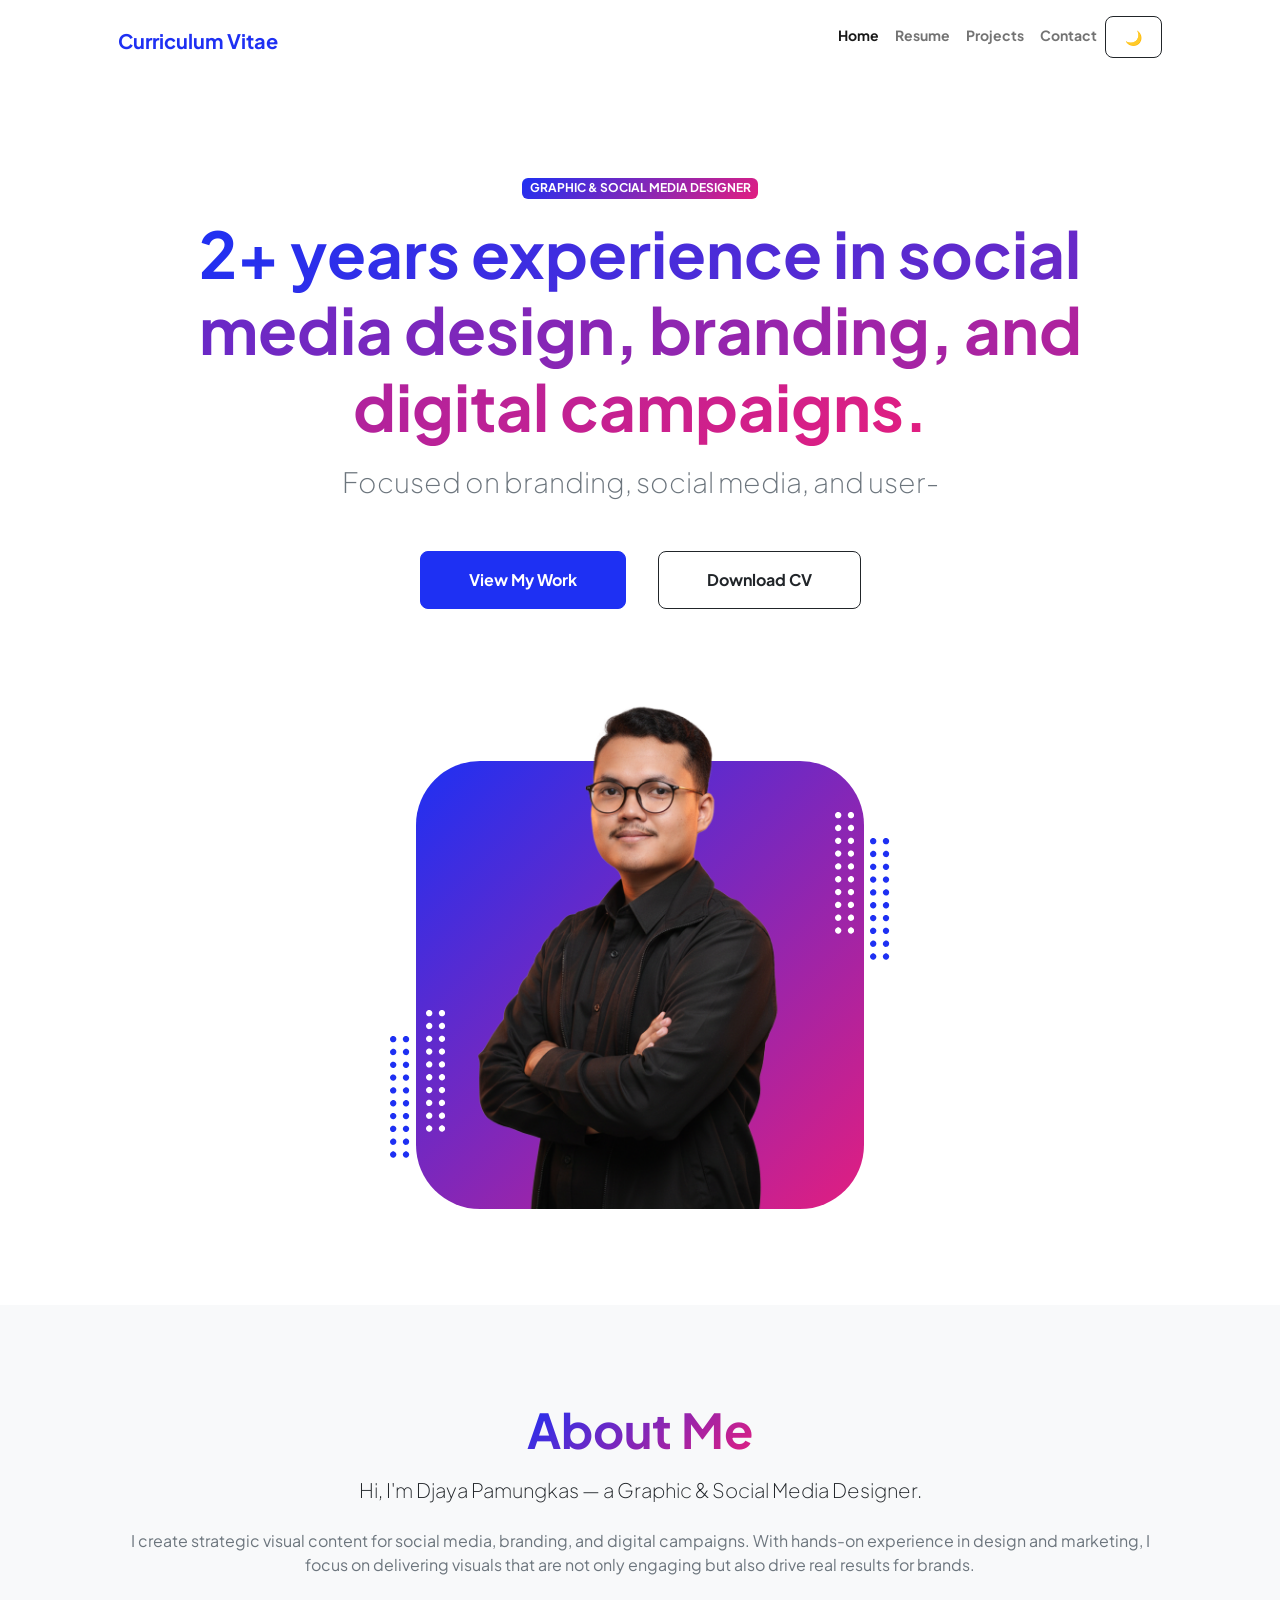
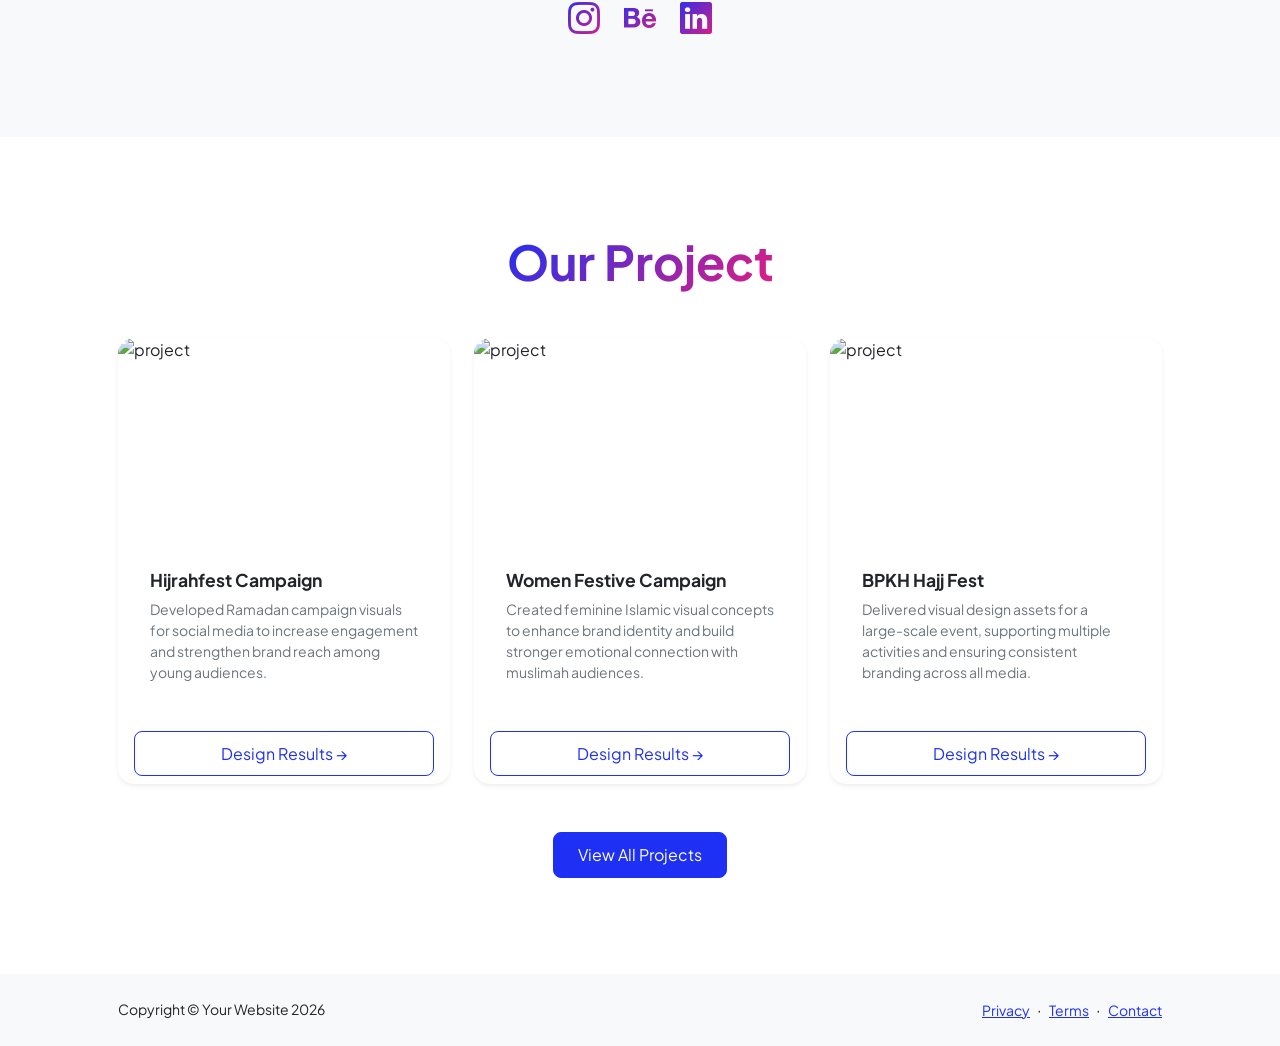
==== index.html @ ed9ad38d "Update index.html" ====
<!DOCTYPE html>
<html lang="en">
    <head>
        <meta charset="utf-8" />
        <meta name="viewport" content="width=device-width, initial-scale=1, shrink-to-fit=no" />
        <meta name="description" content="" />
        <meta name="author" content="" />
        <title>Personal - Curriculum Vitae</title>
        <!-- Favicon-->
        <link rel="icon" type="image/x-icon" href="assets/favicon.ico" />
        <!-- Custom Google font-->
        <link rel="preconnect" href="https://fonts.googleapis.com" />
        <link rel="preconnect" href="https://fonts.gstatic.com" crossorigin />
        <link href="https://fonts.googleapis.com/css2?family=Plus+Jakarta+Sans:wght@100;200;300;400;500;600;700;800;900&amp;display=swap" rel="stylesheet" />
        <!-- Bootstrap icons-->
        <link href="https://cdn.jsdelivr.net/npm/bootstrap-icons@1.8.1/font/bootstrap-icons.css" rel="stylesheet" />
        <!-- Core theme CSS (includes Bootstrap)-->
        <link href="css/styles.css" rel="stylesheet" />
    </head>

<body class="d-flex flex-column h-100">
    <div class="my-0 fade-in">
        <main class="flex-shrink-0">
            <!-- Navigation-->
            <nav class="navbar navbar-expand-lg navbar-light bg-white py-3">
                <div class="container px-5">
                    <a class="navbar-brand" href="index.html"><span class="fw-bolder text-primary">Curriculum Vitae</span></a>
                    <button class="navbar-toggler" type="button" data-bs-toggle="collapse" data-bs-target="#navbarSupportedContent" aria-controls="navbarSupportedContent" aria-expanded="false" aria-label="Toggle navigation"><span class="navbar-toggler-icon"></span></button>
                    <div class="collapse navbar-collapse" id="navbarSupportedContent">
                        <ul class="navbar-nav ms-auto mb-2 mb-lg-0 small fw-bolder">
                            <li class="nav-item"><a class="nav-link active" href="#">Home</a></li>
                            <li class="nav-item"><a class="nav-link" href="resume.html">Resume</a></li>
                            <li class="nav-item"><a class="nav-link" href="projects.html">Projects</a></li>
                            <li class="nav-item"><a class="nav-link" href="contact.html">Contact</a></li>
                            <li class="nav-item">
                            <button id="darkModeToggle" class="btn btn-sm btn-outline-dark">
                            🌙
                            </button>
                            </li>
                        </ul>
                    </div>
                </div>
            </nav>
            <!-- Page Content-->
            <header class="py-5">
                <div class="container px-5 pb-5">
                    <div class="row gx-5 align-items-center">
                        <div class="col-xxl-5">
                            <!-- Header text content-->
                            <div class="text-center text-xxl-start">
                                <div class="badge bg-gradient-primary-to-secondary text-white mb-3 mt-5"><div class="text-uppercase">Graphic & Social Media Designer</div></div>
                                <h1 class="display-3 fw-bolder mb-3"><span class="text-gradient d-inline">2+ years experience in social media design, branding, and digital campaigns.</span></h1>
                                <div class="fs-3 fw-light text-muted mb-5" id="typing"></div>
                                <div class="d-grid gap-3 d-sm-flex justify-content-sm-center justify-content-xxl-start mb-3">
                                <a class="btn btn-primary btn-lg px-5 py-3 me-sm-3 fs-6 fw-bolder" href="projects.html">View My Work</a>
                                <a class="btn btn-outline-dark btn-lg px-5 py-3 fs-6 fw-bolder" href="https://drive.google.com/file/d/17QWFIoysfqo-5M8NeLIShqOjLXWpjY0C/view">Download CV</a>
                                </div>
                            </div>
                        </div>
                        <div class="col-xxl-7">
                            <!-- Header profile picture-->
                            <div class="d-flex justify-content-center mt-5 mt-xxl-0">
                                <div class="profile bg-gradient-primary-to-secondary">
                                    <!-- TIP: For best results, use a photo with a transparent background like the demo example below-->
                                    <!-- Watch a tutorial on how to do this on YouTube (link)-->
                                    <img class="profile-img" src="assets/profile1.png" alt="...">
                                    <div class="dots-1">
                                        <!-- SVG Dots-->
                                        <svg version="1.1" xmlns="http://www.w3.org/2000/svg" xmlns:xlink="http://www.w3.org/1999/xlink" x="0px" y="0px" viewBox="0 0 191.6 1215.4" style="enable-background: new 0 0 191.6 1215.4" xml:space="preserve">
                                            <g transform="translate(0.000000,1280.000000) scale(0.100000,-0.100000)">
                                                <path d="M227.7,12788.6c-105-35-200-141-222-248c-43-206,163-412,369-369c155,32,275,190,260,339c-11,105-90,213-190,262        C383.7,12801.6,289.7,12808.6,227.7,12788.6z"></path>
                                                <path d="M1507.7,12788.6c-151-50-253-216-222-362c25-119,136-230,254-255c194-41,395,142,375,339c-11,105-90,213-190,262        C1663.7,12801.6,1569.7,12808.6,1507.7,12788.6z"></path>
                                                <path d="M227.7,11508.6c-105-35-200-141-222-248c-43-206,163-412,369-369c155,32,275,190,260,339c-11,105-90,213-190,262        C383.7,11521.6,289.7,11528.6,227.7,11508.6z"></path>
                                                <path d="M1507.7,11508.6c-151-50-253-216-222-362c25-119,136-230,254-255c194-41,395,142,375,339c-11,105-90,213-190,262        C1663.7,11521.6,1569.7,11528.6,1507.7,11508.6z"></path>
                                                <path d="M227.7,10228.6c-105-35-200-141-222-248c-43-206,163-412,369-369c155,32,275,190,260,339c-11,105-90,213-190,262        C383.7,10241.6,289.7,10248.6,227.7,10228.6z"></path>
                                                <path d="M1507.7,10228.6c-105-35-200-141-222-248c-43-206,163-412,369-369c155,32,275,190,260,339c-11,105-90,213-190,262        C1663.7,10241.6,1569.7,10248.6,1507.7,10228.6z"></path>
                                                <path d="M227.7,8948.6c-105-35-200-141-222-248c-43-206,163-412,369-369c155,32,275,190,260,339c-11,105-90,213-190,262        C383.7,8961.6,289.7,8968.6,227.7,8948.6z"></path>
                                                <path d="M1507.7,8948.6c-105-35-200-141-222-248c-43-206,163-412,369-369c155,32,275,190,260,339c-11,105-90,213-190,262        C1663.7,8961.6,1569.7,8968.6,1507.7,8948.6z"></path>
                                                <path d="M227.7,7668.6c-105-35-200-141-222-248c-43-206,163-412,369-369c155,32,275,190,260,339c-11,105-90,213-190,262        C383.7,7681.6,289.7,7688.6,227.7,7668.6z"></path>
                                                <path d="M1507.7,7668.6c-105-35-200-141-222-248c-43-206,163-412,369-369c155,32,275,190,260,339c-11,105-90,213-190,262        C1663.7,7681.6,1569.7,7688.6,1507.7,7668.6z"></path>
                                                <path d="M227.7,6388.6c-105-35-200-141-222-248c-43-206,163-412,369-369c155,32,275,190,260,339c-11,105-90,213-190,262        C383.7,6401.6,289.7,6408.6,227.7,6388.6z"></path>
                                                <path d="M1507.7,6388.6c-105-35-200-141-222-248c-43-206,163-412,369-369c155,32,275,190,260,339c-11,105-90,213-190,262        C1663.7,6401.6,1569.7,6408.6,1507.7,6388.6z"></path>
                                                <path d="M227.7,5108.6c-105-35-200-141-222-248c-43-206,163-412,369-369c155,32,275,190,260,339c-11,105-90,213-190,262        C383.7,5121.6,289.7,5128.6,227.7,5108.6z"></path>
                                                <path d="M1507.7,5108.6c-105-35-200-141-222-248c-43-206,163-412,369-369c155,32,275,190,260,339c-11,105-90,213-190,262        C1663.7,5121.6,1569.7,5128.6,1507.7,5108.6z"></path>
                                                <path d="M227.7,3828.6c-105-35-200-141-222-248c-43-206,163-412,369-369c155,32,275,190,260,339c-11,105-90,213-190,262        C383.7,3841.6,289.7,3848.6,227.7,3828.6z"></path>
                                                <path d="M1507.7,3828.6c-105-35-200-141-222-248c-43-206,163-412,369-369c155,32,275,190,260,339c-11,105-90,213-190,262        C1663.7,3841.6,1569.7,3848.6,1507.7,3828.6z"></path>
                                                <path d="M227.7,2548.6c-105-35-200-141-222-248c-43-206,163-412,369-369c155,32,275,190,260,339c-11,105-90,213-190,262        C383.7,2561.6,289.7,2568.6,227.7,2548.6z"></path>
                                                <path d="M1507.7,2548.6c-105-35-200-141-222-248c-43-206,163-412,369-369c155,32,275,190,260,339c-11,105-90,213-190,262        C1663.7,2561.6,1569.7,2568.6,1507.7,2548.6z"></path>
                                                <path d="M227.7,1268.6c-105-35-200-141-222-248c-43-206,163-412,369-369c155,32,275,190,260,339c-11,105-90,213-190,262        C383.7,1281.6,289.7,1288.6,227.7,1268.6z"></path>
                                                <path d="M1507.7,1268.6c-105-35-200-141-222-248c-43-206,163-412,369-369c155,32,275,190,260,339c-11,105-90,213-190,262        C1663.7,1281.6,1569.7,1288.6,1507.7,1268.6z"></path>
                                            </g>
                                        </svg>
                                        <!-- END of SVG dots-->
                                    </div>
                                    <div class="dots-2">
                                        <!-- SVG Dots-->
                                        <svg version="1.1" xmlns="http://www.w3.org/2000/svg" xmlns:xlink="http://www.w3.org/1999/xlink" x="0px" y="0px" viewBox="0 0 191.6 1215.4" style="enable-background: new 0 0 191.6 1215.4" xml:space="preserve">
                                            <g transform="translate(0.000000,1280.000000) scale(0.100000,-0.100000)">
                                                <path d="M227.7,12788.6c-105-35-200-141-222-248c-43-206,163-412,369-369c155,32,275,190,260,339c-11,105-90,213-190,262        C383.7,12801.6,289.7,12808.6,227.7,12788.6z"></path>
                                                <path d="M1507.7,12788.6c-151-50-253-216-222-362c25-119,136-230,254-255c194-41,395,142,375,339c-11,105-90,213-190,262        C1663.7,12801.6,1569.7,12808.6,1507.7,12788.6z"></path>
                                                <path d="M227.7,11508.6c-105-35-200-141-222-248c-43-206,163-412,369-369c155,32,275,190,260,339c-11,105-90,213-190,262        C383.7,11521.6,289.7,11528.6,227.7,11508.6z"></path>
                                                <path d="M1507.7,11508.6c-151-50-253-216-222-362c25-119,136-230,254-255c194-41,395,142,375,339c-11,105-90,213-190,262        C1663.7,11521.6,1569.7,11528.6,1507.7,11508.6z"></path>
                                                <path d="M227.7,10228.6c-105-35-200-141-222-248c-43-206,163-412,369-369c155,32,275,190,260,339c-11,105-90,213-190,262        C383.7,10241.6,289.7,10248.6,227.7,10228.6z"></path>
                                                <path d="M1507.7,10228.6c-105-35-200-141-222-248c-43-206,163-412,369-369c155,32,275,190,260,339c-11,105-90,213-190,262        C1663.7,10241.6,1569.7,10248.6,1507.7,10228.6z"></path>
                                                <path d="M227.7,8948.6c-105-35-200-141-222-248c-43-206,163-412,369-369c155,32,275,190,260,339c-11,105-90,213-190,262        C383.7,8961.6,289.7,8968.6,227.7,8948.6z"></path>
                                                <path d="M1507.7,8948.6c-105-35-200-141-222-248c-43-206,163-412,369-369c155,32,275,190,260,339c-11,105-90,213-190,262        C1663.7,8961.6,1569.7,8968.6,1507.7,8948.6z"></path>
                                                <path d="M227.7,7668.6c-105-35-200-141-222-248c-43-206,163-412,369-369c155,32,275,190,260,339c-11,105-90,213-190,262        C383.7,7681.6,289.7,7688.6,227.7,7668.6z"></path>
                                                <path d="M1507.7,7668.6c-105-35-200-141-222-248c-43-206,163-412,369-369c155,32,275,190,260,339c-11,105-90,213-190,262        C1663.7,7681.6,1569.7,7688.6,1507.7,7668.6z"></path>
                                                <path d="M227.7,6388.6c-105-35-200-141-222-248c-43-206,163-412,369-369c155,32,275,190,260,339c-11,105-90,213-190,262        C383.7,6401.6,289.7,6408.6,227.7,6388.6z"></path>
                                                <path d="M1507.7,6388.6c-105-35-200-141-222-248c-43-206,163-412,369-369c155,32,275,190,260,339c-11,105-90,213-190,262        C1663.7,6401.6,1569.7,6408.6,1507.7,6388.6z"></path>
                                                <path d="M227.7,5108.6c-105-35-200-141-222-248c-43-206,163-412,369-369c155,32,275,190,260,339c-11,105-90,213-190,262        C383.7,5121.6,289.7,5128.6,227.7,5108.6z"></path>
                                                <path d="M1507.7,5108.6c-105-35-200-141-222-248c-43-206,163-412,369-369c155,32,275,190,260,339c-11,105-90,213-190,262        C1663.7,5121.6,1569.7,5128.6,1507.7,5108.6z"></path>
                                                <path d="M227.7,3828.6c-105-35-200-141-222-248c-43-206,163-412,369-369c155,32,275,190,260,339c-11,105-90,213-190,262        C383.7,3841.6,289.7,3848.6,227.7,3828.6z"></path>
                                                <path d="M1507.7,3828.6c-105-35-200-141-222-248c-43-206,163-412,369-369c155,32,275,190,260,339c-11,105-90,213-190,262        C1663.7,3841.6,1569.7,3848.6,1507.7,3828.6z"></path>
                                                <path d="M227.7,2548.6c-105-35-200-141-222-248c-43-206,163-412,369-369c155,32,275,190,260,339c-11,105-90,213-190,262        C383.7,2561.6,289.7,2568.6,227.7,2548.6z"></path>
                                                <path d="M1507.7,2548.6c-105-35-200-141-222-248c-43-206,163-412,369-369c155,32,275,190,260,339c-11,105-90,213-190,262        C1663.7,2561.6,1569.7,2568.6,1507.7,2548.6z"></path>
                                                <path d="M227.7,1268.6c-105-35-200-141-222-248c-43-206,163-412,369-369c155,32,275,190,260,339c-11,105-90,213-190,262        C383.7,1281.6,289.7,1288.6,227.7,1268.6z"></path>
                                                <path d="M1507.7,1268.6c-105-35-200-141-222-248c-43-206,163-412,369-369c155,32,275,190,260,339c-11,105-90,213-190,262        C1663.7,1281.6,1569.7,1288.6,1507.7,1268.6z"></path>
                                            </g>
                                        </svg>
                                        <!-- END of SVG dots-->
                                    </div>
                                    <div class="dots-3">
                                        <!-- SVG Dots-->
                                        <svg version="1.1" xmlns="http://www.w3.org/2000/svg" xmlns:xlink="http://www.w3.org/1999/xlink" x="0px" y="0px" viewBox="0 0 191.6 1215.4" style="enable-background: new 0 0 191.6 1215.4" xml:space="preserve">
                                            <g transform="translate(0.000000,1280.000000) scale(0.100000,-0.100000)">
                                                <path d="M227.7,12788.6c-105-35-200-141-222-248c-43-206,163-412,369-369c155,32,275,190,260,339c-11,105-90,213-190,262        C383.7,12801.6,289.7,12808.6,227.7,12788.6z"></path>
                                                <path d="M1507.7,12788.6c-151-50-253-216-222-362c25-119,136-230,254-255c194-41,395,142,375,339c-11,105-90,213-190,262        C1663.7,12801.6,1569.7,12808.6,1507.7,12788.6z"></path>
                                                <path d="M227.7,11508.6c-105-35-200-141-222-248c-43-206,163-412,369-369c155,32,275,190,260,339c-11,105-90,213-190,262        C383.7,11521.6,289.7,11528.6,227.7,11508.6z"></path>
                                                <path d="M1507.7,11508.6c-151-50-253-216-222-362c25-119,136-230,254-255c194-41,395,142,375,339c-11,105-90,213-190,262        C1663.7,11521.6,1569.7,11528.6,1507.7,11508.6z"></path>
                                                <path d="M227.7,10228.6c-105-35-200-141-222-248c-43-206,163-412,369-369c155,32,275,190,260,339c-11,105-90,213-190,262        C383.7,10241.6,289.7,10248.6,227.7,10228.6z"></path>
                                                <path d="M1507.7,10228.6c-105-35-200-141-222-248c-43-206,163-412,369-369c155,32,275,190,260,339c-11,105-90,213-190,262        C1663.7,10241.6,1569.7,10248.6,1507.7,10228.6z"></path>
                                                <path d="M227.7,8948.6c-105-35-200-141-222-248c-43-206,163-412,369-369c155,32,275,190,260,339c-11,105-90,213-190,262        C383.7,8961.6,289.7,8968.6,227.7,8948.6z"></path>
                                                <path d="M1507.7,8948.6c-105-35-200-141-222-248c-43-206,163-412,369-369c155,32,275,190,260,339c-11,105-90,213-190,262        C1663.7,8961.6,1569.7,8968.6,1507.7,8948.6z"></path>
                                                <path d="M227.7,7668.6c-105-35-200-141-222-248c-43-206,163-412,369-369c155,32,275,190,260,339c-11,105-90,213-190,262        C383.7,7681.6,289.7,7688.6,227.7,7668.6z"></path>
                                                <path d="M1507.7,7668.6c-105-35-200-141-222-248c-43-206,163-412,369-369c155,32,275,190,260,339c-11,105-90,213-190,262        C1663.7,7681.6,1569.7,7688.6,1507.7,7668.6z"></path>
                                                <path d="M227.7,6388.6c-105-35-200-141-222-248c-43-206,163-412,369-369c155,32,275,190,260,339c-11,105-90,213-190,262        C383.7,6401.6,289.7,6408.6,227.7,6388.6z"></path>
                                                <path d="M1507.7,6388.6c-105-35-200-141-222-248c-43-206,163-412,369-369c155,32,275,190,260,339c-11,105-90,213-190,262        C1663.7,6401.6,1569.7,6408.6,1507.7,6388.6z"></path>
                                                <path d="M227.7,5108.6c-105-35-200-141-222-248c-43-206,163-412,369-369c155,32,275,190,260,339c-11,105-90,213-190,262        C383.7,5121.6,289.7,5128.6,227.7,5108.6z"></path>
                                                <path d="M1507.7,5108.6c-105-35-200-141-222-248c-43-206,163-412,369-369c155,32,275,190,260,339c-11,105-90,213-190,262        C1663.7,5121.6,1569.7,5128.6,1507.7,5108.6z"></path>
                                                <path d="M227.7,3828.6c-105-35-200-141-222-248c-43-206,163-412,369-369c155,32,275,190,260,339c-11,105-90,213-190,262        C383.7,3841.6,289.7,3848.6,227.7,3828.6z"></path>
                                                <path d="M1507.7,3828.6c-105-35-200-141-222-248c-43-206,163-412,369-369c155,32,275,190,260,339c-11,105-90,213-190,262        C1663.7,3841.6,1569.7,3848.6,1507.7,3828.6z"></path>
                                                <path d="M227.7,2548.6c-105-35-200-141-222-248c-43-206,163-412,369-369c155,32,275,190,260,339c-11,105-90,213-190,262        C383.7,2561.6,289.7,2568.6,227.7,2548.6z"></path>
                                                <path d="M1507.7,2548.6c-105-35-200-141-222-248c-43-206,163-412,369-369c155,32,275,190,260,339c-11,105-90,213-190,262        C1663.7,2561.6,1569.7,2568.6,1507.7,2548.6z"></path>
                                                <path d="M227.7,1268.6c-105-35-200-141-222-248c-43-206,163-412,369-369c155,32,275,190,260,339c-11,105-90,213-190,262        C383.7,1281.6,289.7,1288.6,227.7,1268.6z"></path>
                                                <path d="M1507.7,1268.6c-105-35-200-141-222-248c-43-206,163-412,369-369c155,32,275,190,260,339c-11,105-90,213-190,262        C1663.7,1281.6,1569.7,1288.6,1507.7,1268.6z"></path>
                                            </g>
                                        </svg>
                                        <!-- END of SVG dots-->
                                    </div>
                                    <div class="dots-4">
                                        <!-- SVG Dots-->
                                        <svg version="1.1" xmlns="http://www.w3.org/2000/svg" xmlns:xlink="http://www.w3.org/1999/xlink" x="0px" y="0px" viewBox="0 0 191.6 1215.4" style="enable-background: new 0 0 191.6 1215.4" xml:space="preserve">
                                            <g transform="translate(0.000000,1280.000000) scale(0.100000,-0.100000)">
                                                <path d="M227.7,12788.6c-105-35-200-141-222-248c-43-206,163-412,369-369c155,32,275,190,260,339c-11,105-90,213-190,262        C383.7,12801.6,289.7,12808.6,227.7,12788.6z"></path>
                                                <path d="M1507.7,12788.6c-151-50-253-216-222-362c25-119,136-230,254-255c194-41,395,142,375,339c-11,105-90,213-190,262        C1663.7,12801.6,1569.7,12808.6,1507.7,12788.6z"></path>
                                                <path d="M227.7,11508.6c-105-35-200-141-222-248c-43-206,163-412,369-369c155,32,275,190,260,339c-11,105-90,213-190,262        C383.7,11521.6,289.7,11528.6,227.7,11508.6z"></path>
                                                <path d="M1507.7,11508.6c-151-50-253-216-222-362c25-119,136-230,254-255c194-41,395,142,375,339c-11,105-90,213-190,262        C1663.7,11521.6,1569.7,11528.6,1507.7,11508.6z"></path>
                                                <path d="M227.7,10228.6c-105-35-200-141-222-248c-43-206,163-412,369-369c155,32,275,190,260,339c-11,105-90,213-190,262        C383.7,10241.6,289.7,10248.6,227.7,10228.6z"></path>
                                                <path d="M1507.7,10228.6c-105-35-200-141-222-248c-43-206,163-412,369-369c155,32,275,190,260,339c-11,105-90,213-190,262        C1663.7,10241.6,1569.7,10248.6,1507.7,10228.6z"></path>
                                                <path d="M227.7,8948.6c-105-35-200-141-222-248c-43-206,163-412,369-369c155,32,275,190,260,339c-11,105-90,213-190,262        C383.7,8961.6,289.7,8968.6,227.7,8948.6z"></path>
                                                <path d="M1507.7,8948.6c-105-35-200-141-222-248c-43-206,163-412,369-369c155,32,275,190,260,339c-11,105-90,213-190,262        C1663.7,8961.6,1569.7,8968.6,1507.7,8948.6z"></path>
                                                <path d="M227.7,7668.6c-105-35-200-141-222-248c-43-206,163-412,369-369c155,32,275,190,260,339c-11,105-90,213-190,262        C383.7,7681.6,289.7,7688.6,227.7,7668.6z"></path>
                                                <path d="M1507.7,7668.6c-105-35-200-141-222-248c-43-206,163-412,369-369c155,32,275,190,260,339c-11,105-90,213-190,262        C1663.7,7681.6,1569.7,7688.6,1507.7,7668.6z"></path>
                                                <path d="M227.7,6388.6c-105-35-200-141-222-248c-43-206,163-412,369-369c155,32,275,190,260,339c-11,105-90,213-190,262        C383.7,6401.6,289.7,6408.6,227.7,6388.6z"></path>
                                                <path d="M1507.7,6388.6c-105-35-200-141-222-248c-43-206,163-412,369-369c155,32,275,190,260,339c-11,105-90,213-190,262        C1663.7,6401.6,1569.7,6408.6,1507.7,6388.6z"></path>
                                                <path d="M227.7,5108.6c-105-35-200-141-222-248c-43-206,163-412,369-369c155,32,275,190,260,339c-11,105-90,213-190,262        C383.7,5121.6,289.7,5128.6,227.7,5108.6z"></path>
                                                <path d="M1507.7,5108.6c-105-35-200-141-222-248c-43-206,163-412,369-369c155,32,275,190,260,339c-11,105-90,213-190,262        C1663.7,5121.6,1569.7,5128.6,1507.7,5108.6z"></path>
                                                <path d="M227.7,3828.6c-105-35-200-141-222-248c-43-206,163-412,369-369c155,32,275,190,260,339c-11,105-90,213-190,262        C383.7,3841.6,289.7,3848.6,227.7,3828.6z"></path>
                                                <path d="M1507.7,3828.6c-105-35-200-141-222-248c-43-206,163-412,369-369c155,32,275,190,260,339c-11,105-90,213-190,262        C1663.7,3841.6,1569.7,3848.6,1507.7,3828.6z"></path>
                                                <path d="M227.7,2548.6c-105-35-200-141-222-248c-43-206,163-412,369-369c155,32,275,190,260,339c-11,105-90,213-190,262        C383.7,2561.6,289.7,2568.6,227.7,2548.6z"></path>
                                                <path d="M1507.7,2548.6c-105-35-200-141-222-248c-43-206,163-412,369-369c155,32,275,190,260,339c-11,105-90,213-190,262        C1663.7,2561.6,1569.7,2568.6,1507.7,2548.6z"></path>
                                                <path d="M227.7,1268.6c-105-35-200-141-222-248c-43-206,163-412,369-369c155,32,275,190,260,339c-11,105-90,213-190,262        C383.7,1281.6,289.7,1288.6,227.7,1268.6z"></path>
                                                <path d="M1507.7,1268.6c-105-35-200-141-222-248c-43-206,163-412,369-369c155,32,275,190,260,339c-11,105-90,213-190,262        C1663.7,1281.6,1569.7,1288.6,1507.7,1268.6z"></path>
                                            </g>
                                        </svg>
                                        <!-- END of SVG dots-->
                                    </div>
                                </div>
                            </div>
                        </div>
                    </div>
                </div>
            </header>
            <section class="bg-light py-5">
                <div class="container px-5">
                    <div class="row gx-5 justify-content-center">
                        <div class="col-xxl-8">
                            <div class="text-center my-5">
                                <h2 class="display-5 fw-bolder"><span class="text-gradient d-inline">About Me</span></h2>
                                <p class="lead fw-light mb-4">Hi, I'm Djaya Pamungkas — a Graphic & Social Media Designer.</p>
                                <p class="text-muted">I create strategic visual content for social media, branding, and digital campaigns. With hands-on experience in design and marketing, I focus on delivering visuals that are not only engaging but also drive real results for brands.</p>
                                <div class="d-flex justify-content-center fs-2 gap-4">
                                    <a class="text-gradient" href="https://www.instagram.com/jaypmks_/"><i class="bi bi-instagram"></i></a>
                                    <a class="text-gradient" href="https://www.behance.net/gallery/212832329/Portfolio-Djaya-Pamungkas"><i class="bi bi-behance"></i></a>
                                    <a class="text-gradient" href="https://www.linkedin.com/in/djaypmks01/"><i class="bi bi-linkedin"></i></a>
                                </div>
                            </div>
                        </div>
                    </div>
                </div>
            </section>


            <section class="py-5 mt-5 mb-5">
                <div class="container px-5">
                    <h2 class="display-5 fw-bolder text-center mb-5"><span class="text-gradient d-inline">Our Project</span></h2>
                    <div class="row g-4">
                        <!-- Card 1 -->
                        <div class="col-md-6 col-lg-4">
                            <div class="card project-card h-100 border-0 shadow-sm">
                                <img src="assets/Cover-Hijrahfest.png" class="card-img-top" alt="project">
                                <div class="card-body">
                                    <h5 class="fw-bold">Hijrahfest Campaign</h5>
                                    <p class="text-muted small">
                                        Developed Ramadan campaign visuals for social media to increase engagement and strengthen brand reach among young audiences.
                                    </p>
                                </div>
                                <div class="card-footer bg-transparent border-0">
                                    <a href="projects.html" class="btn btn-outline-primary w-100">
                                        Design Results →
                                    </a>
                                </div>
                            </div>
                        </div>

                        <!-- Card 2 -->
                        <div class="col-md-6 col-lg-4">
                            <div class="card project-card h-100 border-0 shadow-sm">
                                <img src="assets/Cover-Womenfestive.png" class="card-img-top" alt="project">
                                <div class="card-body">
                                    <h5 class="fw-bold">Women Festive Campaign</h5>
                                    <p class="text-muted small">
                                        Created feminine Islamic visual concepts to enhance brand identity and build stronger emotional connection with muslimah audiences.
                                    </p>
                                </div>
                                <div class="card-footer bg-transparent border-0">
                                    <a href="projects.html" class="btn btn-outline-primary w-100">
                                        Design Results →
                                    </a>
                                </div>
                            </div>
                        </div>

                        <!-- Card 3 -->
                        <div class="col-md-6 col-lg-4">
                            <div class="card project-card h-100 border-0 shadow-sm">
                                <img src="assets/Cover-BPKH.png" class="card-img-top" alt="project">
                                <div class="card-body">
                                    <h5 class="fw-bold">BPKH Hajj Fest</h5>
                                    <p class="text-muted small">
                                        Delivered visual design assets for a large-scale event, supporting multiple activities and ensuring consistent branding across all media.
                                    </p>
                                </div>
                                <div class="card-footer bg-transparent border-0">
                                    <a href="projects.html" class="btn btn-outline-primary w-100">
                                       Design Results →
                                    </a>
                                </div>
                            </div>
                        </div>

                    </div>

                    <!-- Button ke halaman full project -->
                    <div class="text-center mt-5">
                        <a href="projects.html" class="btn btn-primary px-4">
                            View All Projects
                        </a>
                    </div>
                </div>
            </section>
            
        </main>
        <!-- Footer-->
        <footer class="bg-light py-4 mt-auto">
            <div class="container px-5">
                <div class="row align-items-center justify-content-between flex-column flex-sm-row">
                    <div class="col-auto"><div class="small m-0">Copyright &copy; Your Website 2026</div></div>
                    <div class="col-auto">
                        <a class="small" href="#!">Privacy</a>
                        <span class="mx-1">&middot;</span>
                        <a class="small" href="#!">Terms</a>
                        <span class="mx-1">&middot;</span>
                        <a class="small" href="https://wa.me/6287795499687">Contact</a>
                    </div>
                </div>
            </div>
        </footer>
    
        <!-- Bootstrap core JS-->
        <script src="https://cdn.jsdelivr.net/npm/bootstrap@5.3.0/dist/js/bootstrap.bundle.min.js"></script>
        <!-- Core theme JS-->
        <script src="js/scripts.js"></script>
    </div>

    <button id="scrollTopBtn" class="btn btn-primary">
    ↑
    </button>
    </body>

</html>
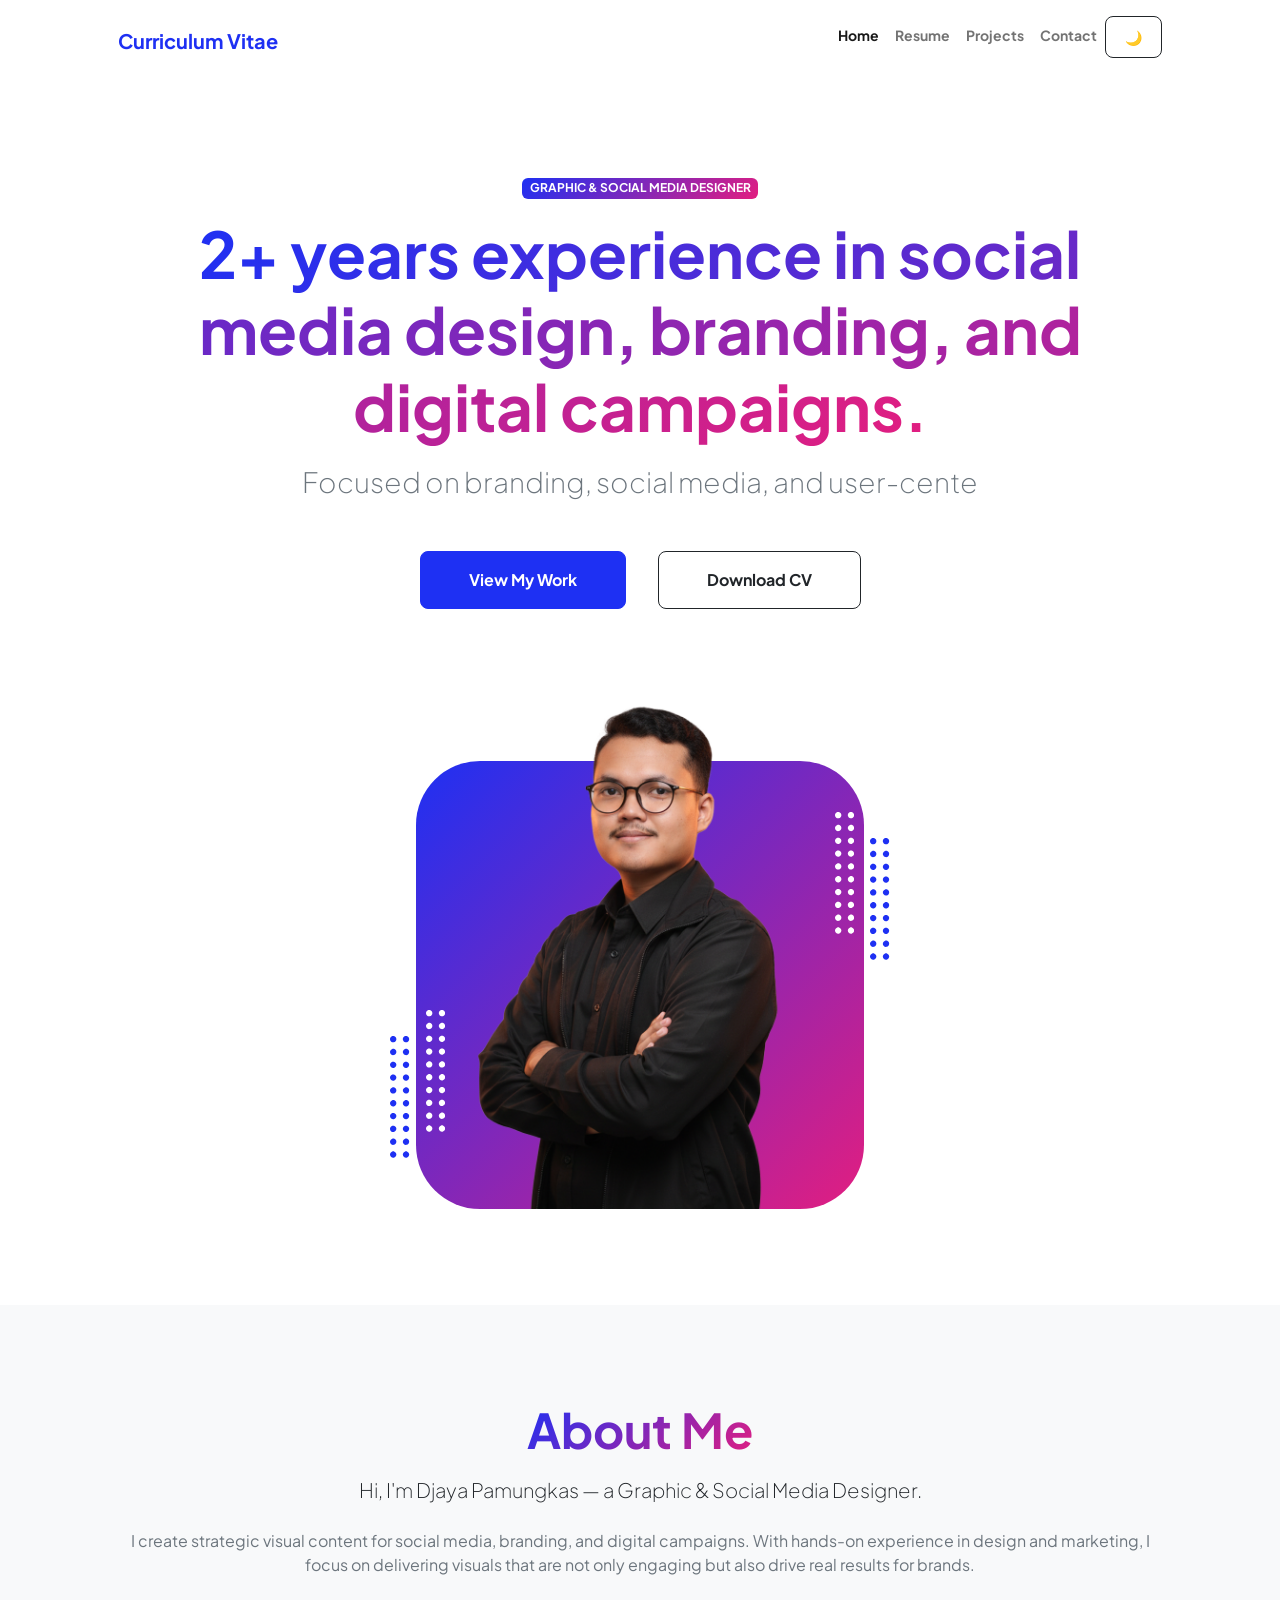
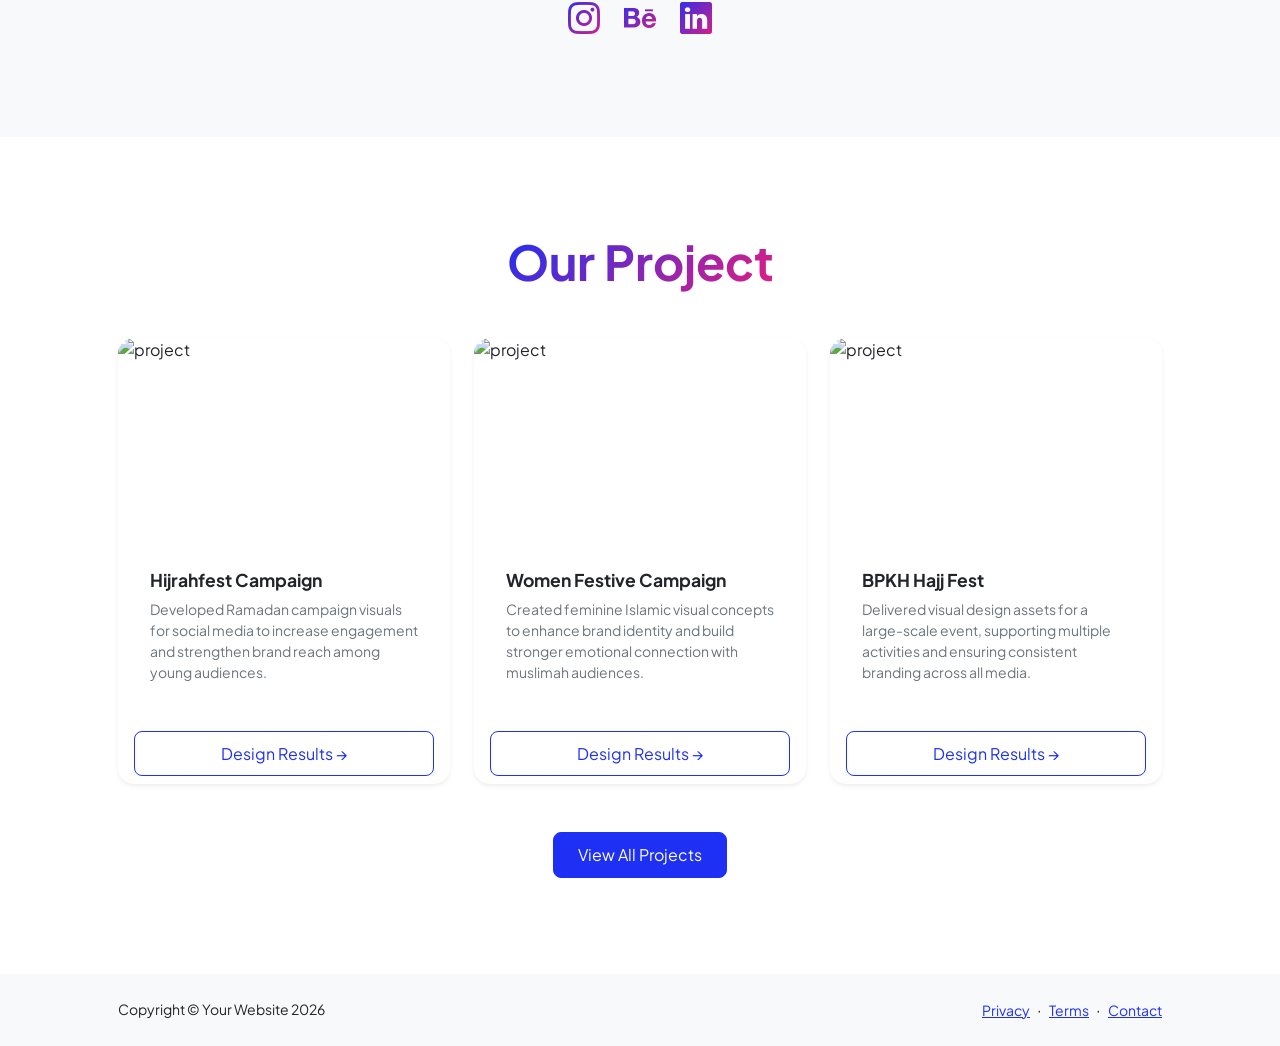
==== commit d5e968c7: "Update index.html" ====
--- a/index.html
+++ b/index.html
@@ -7,7 +7,7 @@
         <meta name="author" content="" />
         <title>Personal - Curriculum Vitae</title>
         <!-- Favicon-->
-        <link rel="icon" type="image/x-icon" href="assets/favicon.ico" />
+        <link rel="icon" type="image/x-icon" href="assets/logoD.png" />
         <!-- Custom Google font-->
         <link rel="preconnect" href="https://fonts.googleapis.com" />
         <link rel="preconnect" href="https://fonts.gstatic.com" crossorigin />
@@ -16,6 +16,11 @@
         <link href="https://cdn.jsdelivr.net/npm/bootstrap-icons@1.8.1/font/bootstrap-icons.css" rel="stylesheet" />
         <!-- Core theme CSS (includes Bootstrap)-->
         <link href="css/styles.css" rel="stylesheet" />
+        <script>
+            if (localStorage.getItem("theme") === "dark") {
+                document.documentElement.classList.add("dark-mode");
+            }
+        </script>
     </head>
 
 <body class="d-flex flex-column h-100">
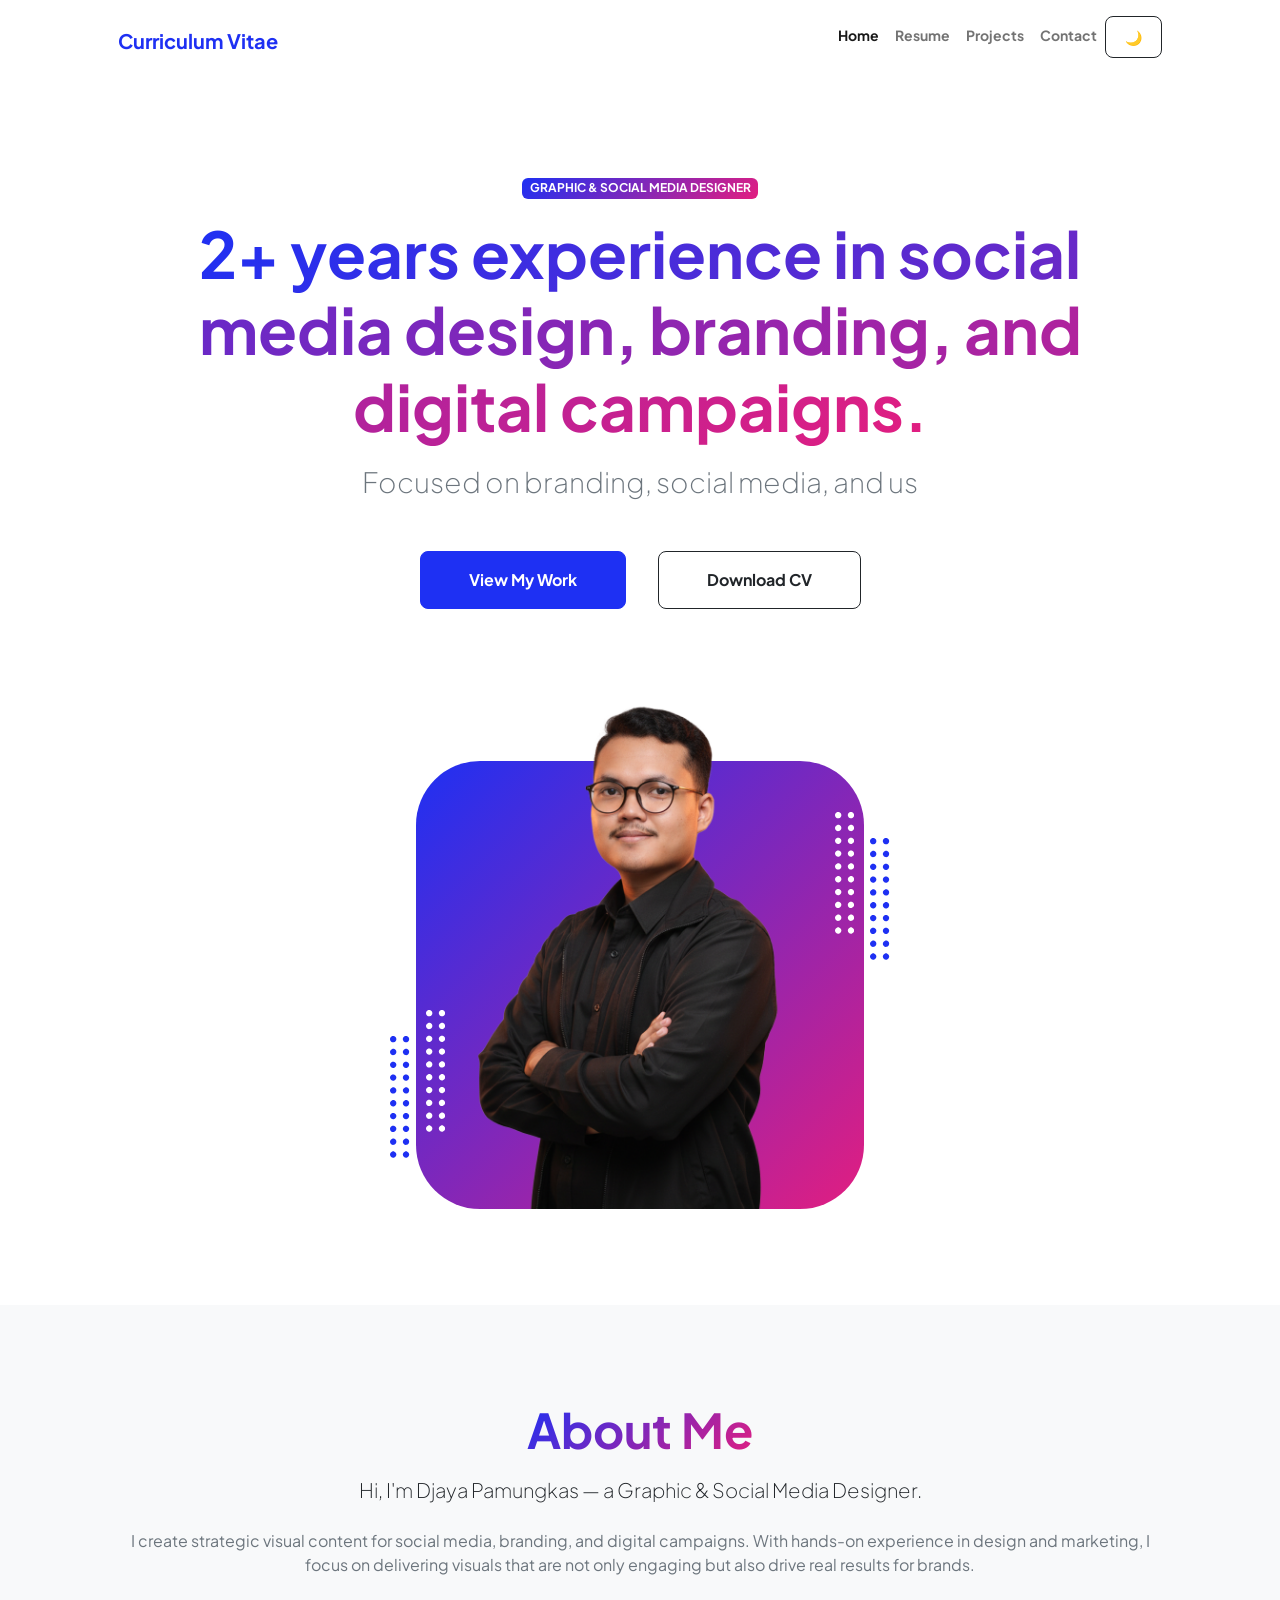
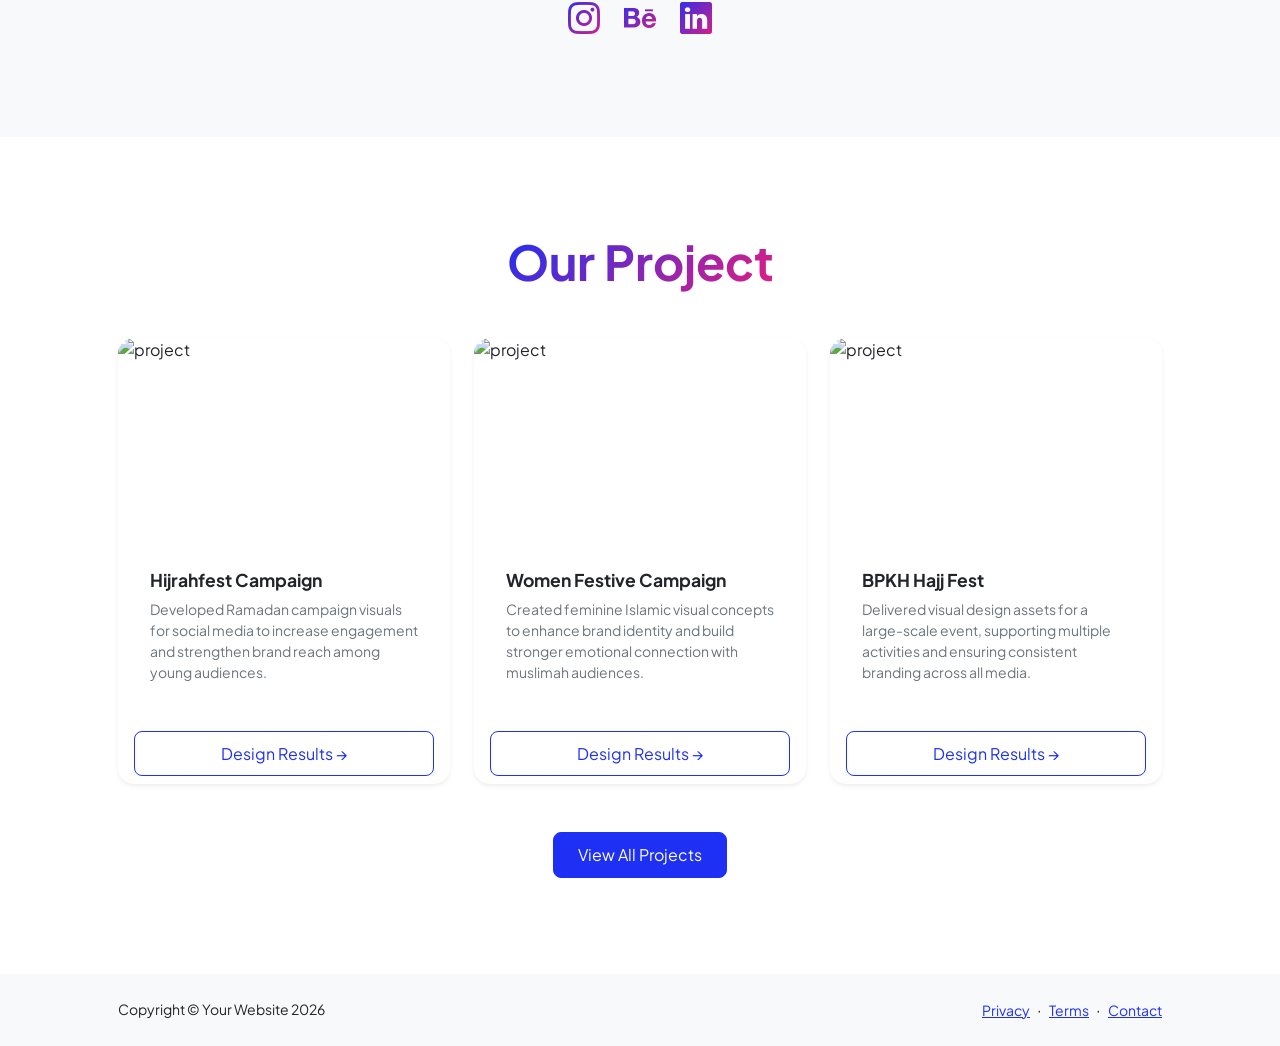
==== commit bed826a2: "Update index.html" ====
--- a/index.html
+++ b/index.html
@@ -58,7 +58,7 @@
                                 <div class="fs-3 fw-light text-muted mb-5" id="typing"></div>
                                 <div class="d-grid gap-3 d-sm-flex justify-content-sm-center justify-content-xxl-start mb-3">
                                 <a class="btn btn-primary btn-lg px-5 py-3 me-sm-3 fs-6 fw-bolder" href="projects.html">View My Work</a>
-                                <a class="btn btn-outline-dark btn-lg px-5 py-3 fs-6 fw-bolder" href="https://drive.google.com/file/d/17QWFIoysfqo-5M8NeLIShqOjLXWpjY0C/view">Download CV</a>
+                                <a class="btn btn-outline-dark btn-lg px-5 py-3 fs-6 fw-bolder" href="https://drive.google.com/drive/u/0/folders/1ne2ACI3vnwjx7w74zejsacbDiGNu2u-U">Download CV</a>
                                 </div>
                             </div>
                         </div>
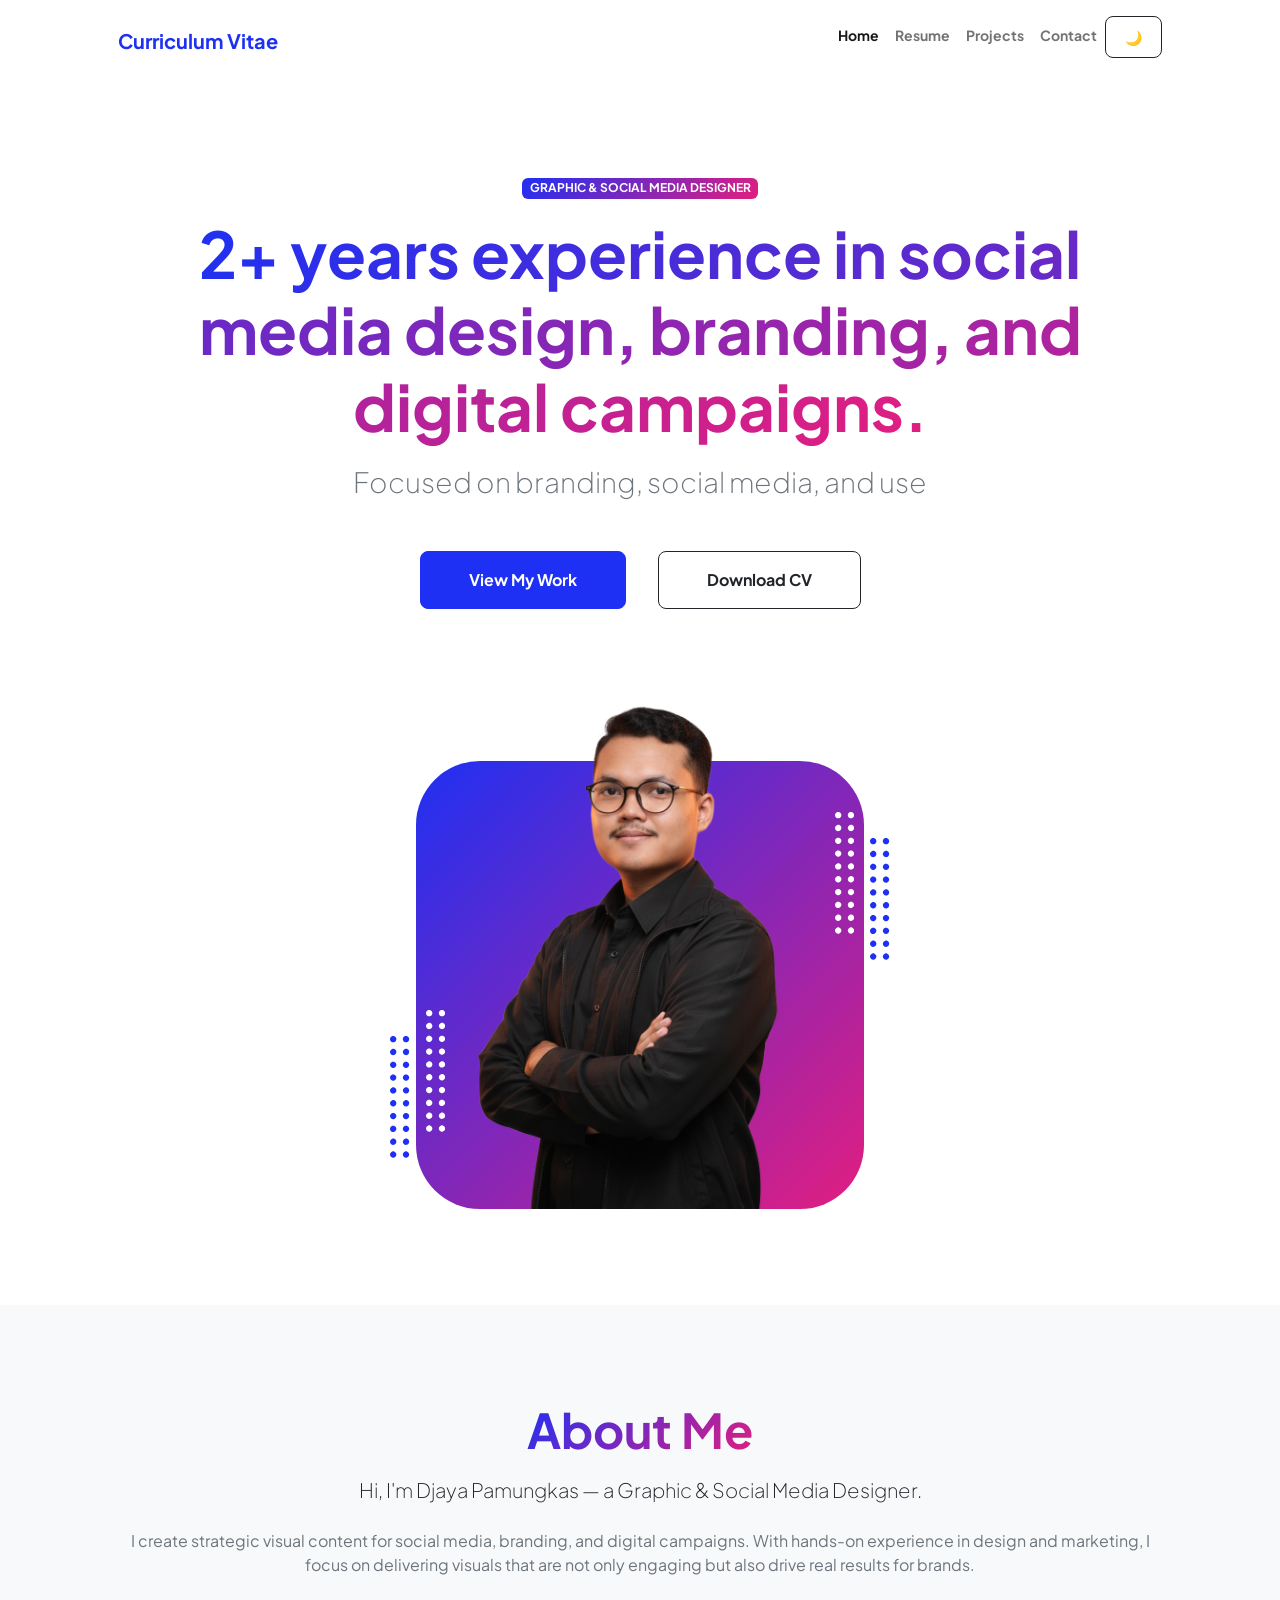
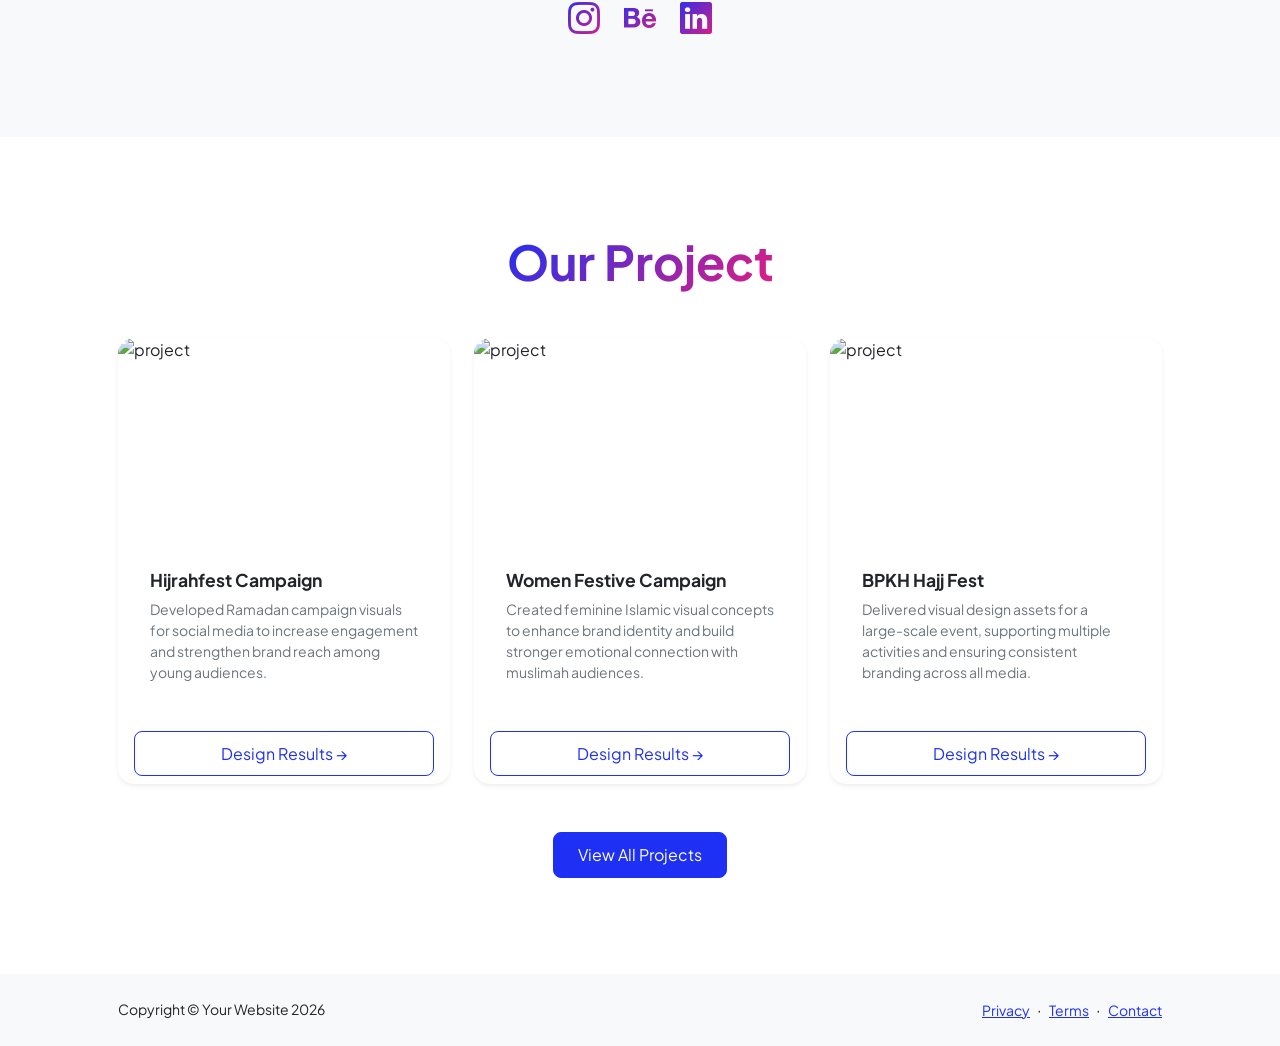
==== commit 52556321: "Update index.html" ====
--- a/index.html
+++ b/index.html
@@ -58,7 +58,7 @@
                                 <div class="fs-3 fw-light text-muted mb-5" id="typing"></div>
                                 <div class="d-grid gap-3 d-sm-flex justify-content-sm-center justify-content-xxl-start mb-3">
                                 <a class="btn btn-primary btn-lg px-5 py-3 me-sm-3 fs-6 fw-bolder" href="projects.html">View My Work</a>
-                                <a class="btn btn-outline-dark btn-lg px-5 py-3 fs-6 fw-bolder" href="https://drive.google.com/drive/u/0/folders/1ne2ACI3vnwjx7w74zejsacbDiGNu2u-U">Download CV</a>
+                                <a class="btn btn-outline-dark btn-lg px-5 py-3 fs-6 fw-bolder" href="https://drive.google.com/file/d/1NvWaM9Ofj_CkB12b4MLhQkDiedL5ySAu/view?usp=sharing">Download CV</a>
                                 </div>
                             </div>
                         </div>
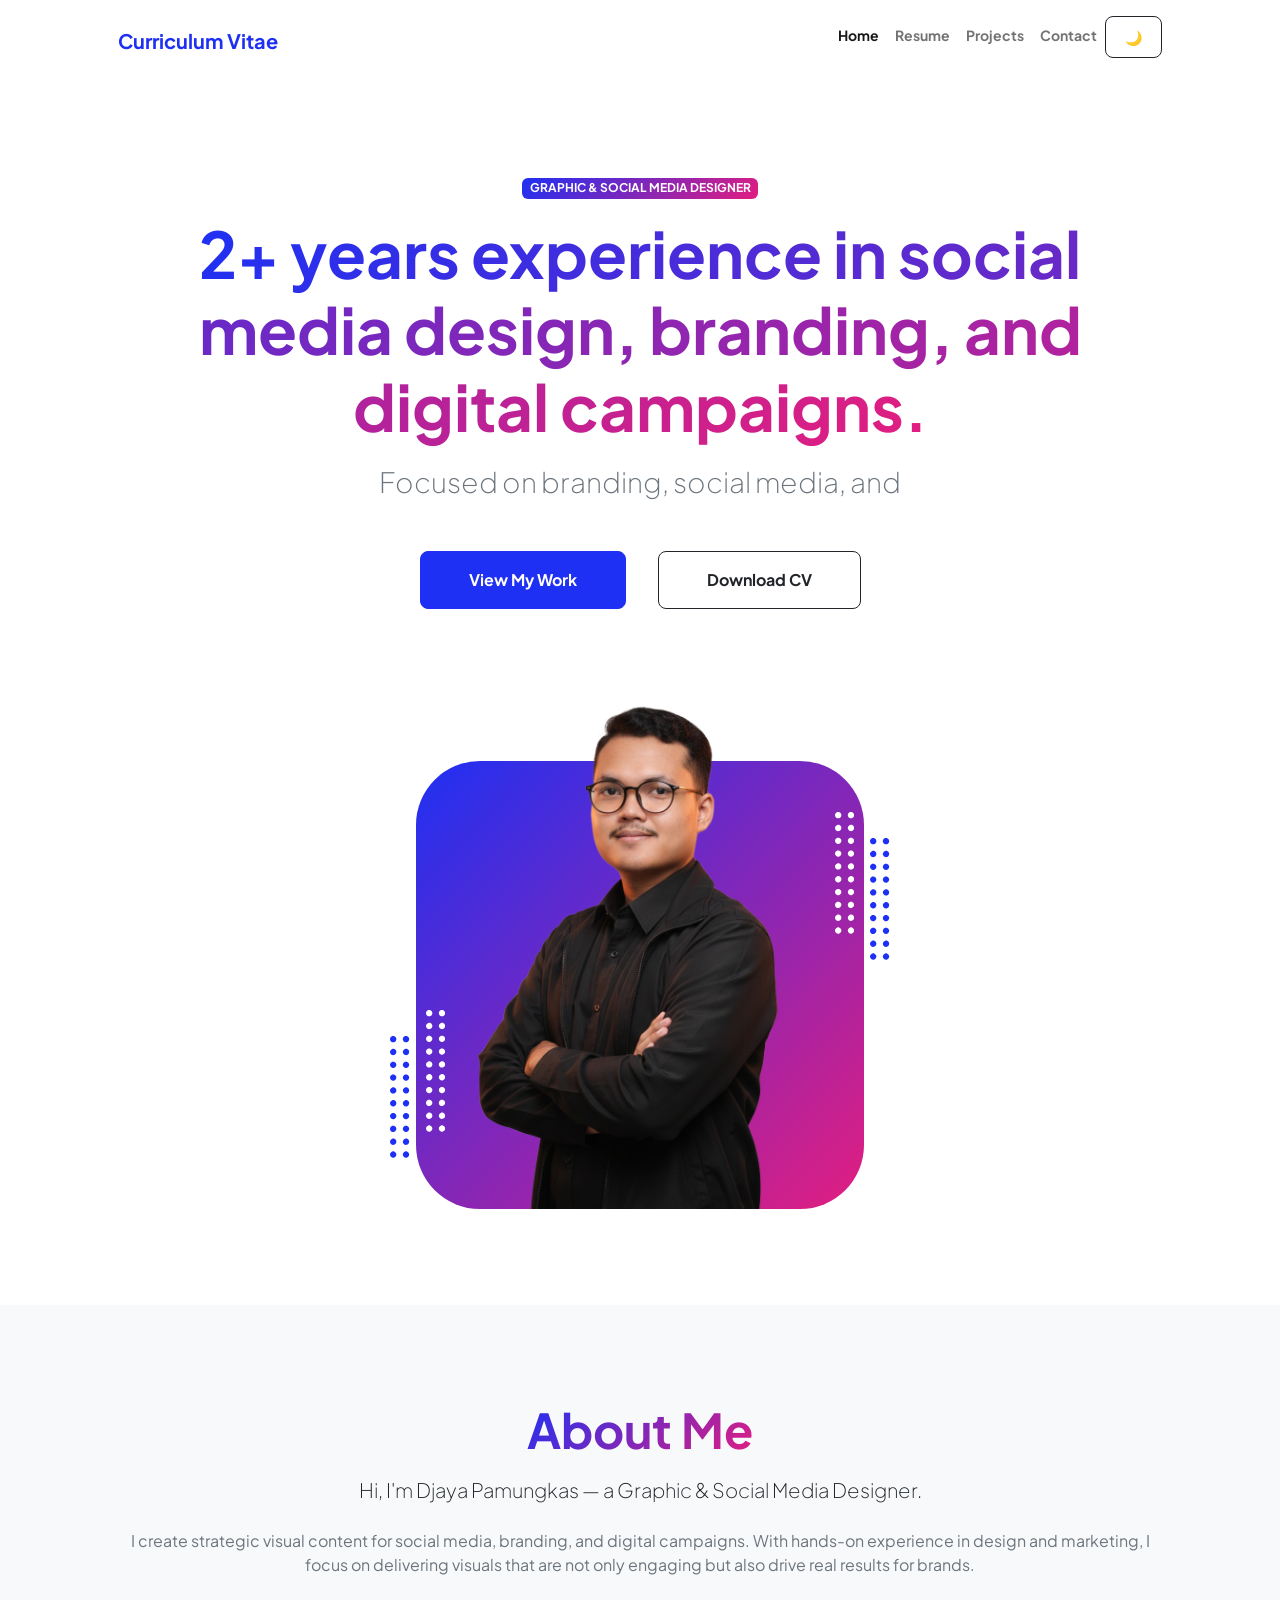
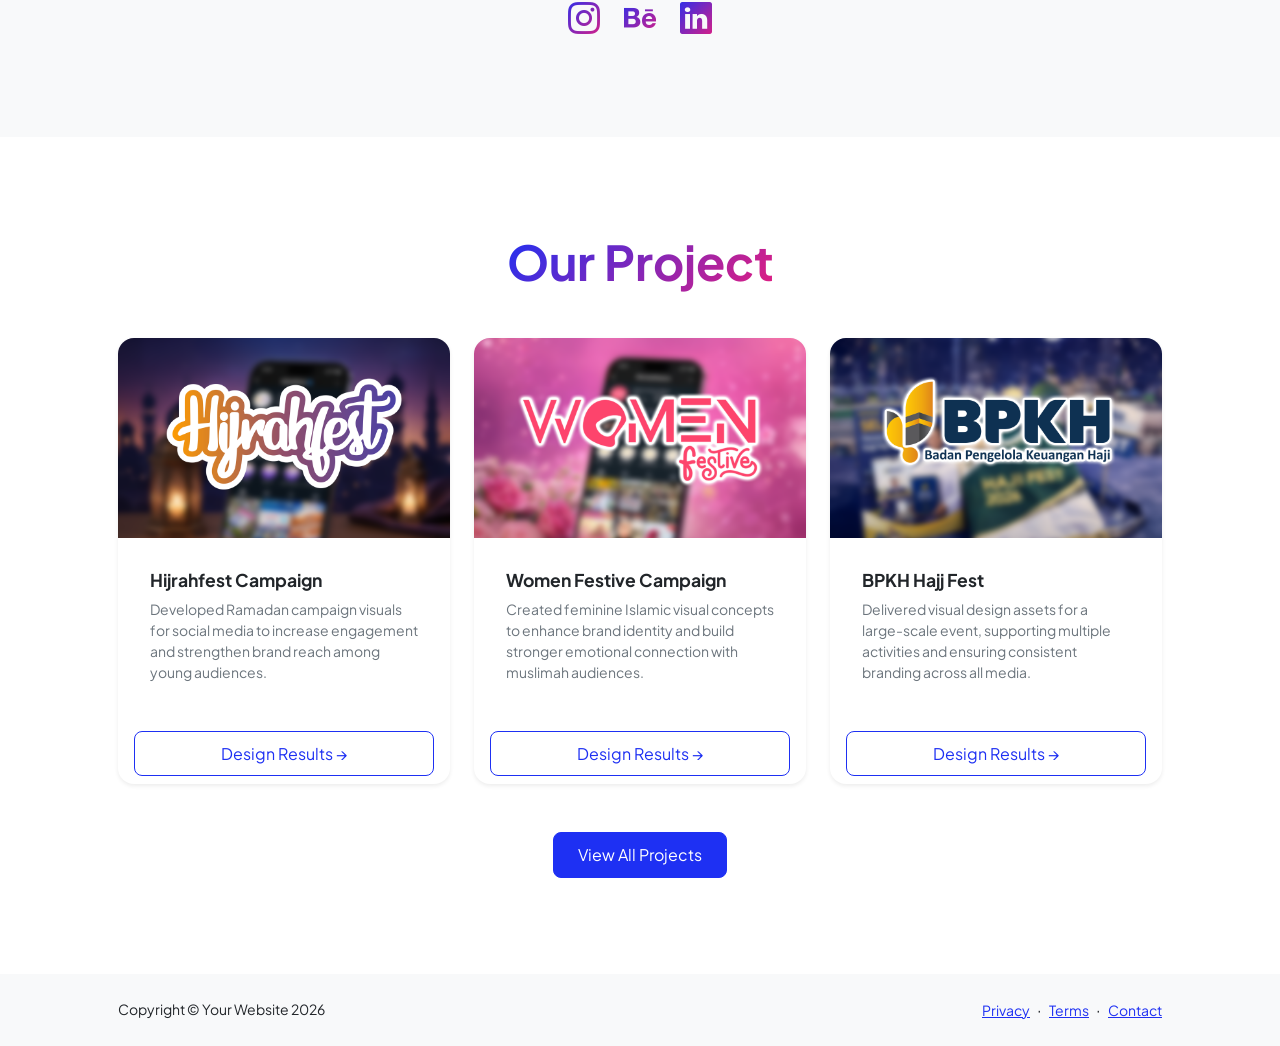
==== commit 749380c5: "Update index.html" ====
--- a/index.html
+++ b/index.html
@@ -214,7 +214,7 @@
                         <!-- Card 1 -->
                         <div class="col-md-6 col-lg-4">
                             <div class="card project-card h-100 border-0 shadow-sm">
-                                <img src="assets/Cover-Hijrahfest.png" class="card-img-top" alt="project">
+                                <img src="assets/Cover-HF.png" class="card-img-top" alt="project">
                                 <div class="card-body">
                                     <h5 class="fw-bold">Hijrahfest Campaign</h5>
                                     <p class="text-muted small">
@@ -232,7 +232,7 @@
                         <!-- Card 2 -->
                         <div class="col-md-6 col-lg-4">
                             <div class="card project-card h-100 border-0 shadow-sm">
-                                <img src="assets/Cover-Womenfestive.png" class="card-img-top" alt="project">
+                                <img src="assets/Cover-WF.png" class="card-img-top" alt="project">
                                 <div class="card-body">
                                     <h5 class="fw-bold">Women Festive Campaign</h5>
                                     <p class="text-muted small">
@@ -250,7 +250,7 @@
                         <!-- Card 3 -->
                         <div class="col-md-6 col-lg-4">
                             <div class="card project-card h-100 border-0 shadow-sm">
-                                <img src="assets/Cover-BPKH.png" class="card-img-top" alt="project">
+                                <img src="assets/Cover-BPKH2.png" class="card-img-top" alt="project">
                                 <div class="card-body">
                                     <h5 class="fw-bold">BPKH Hajj Fest</h5>
                                     <p class="text-muted small">
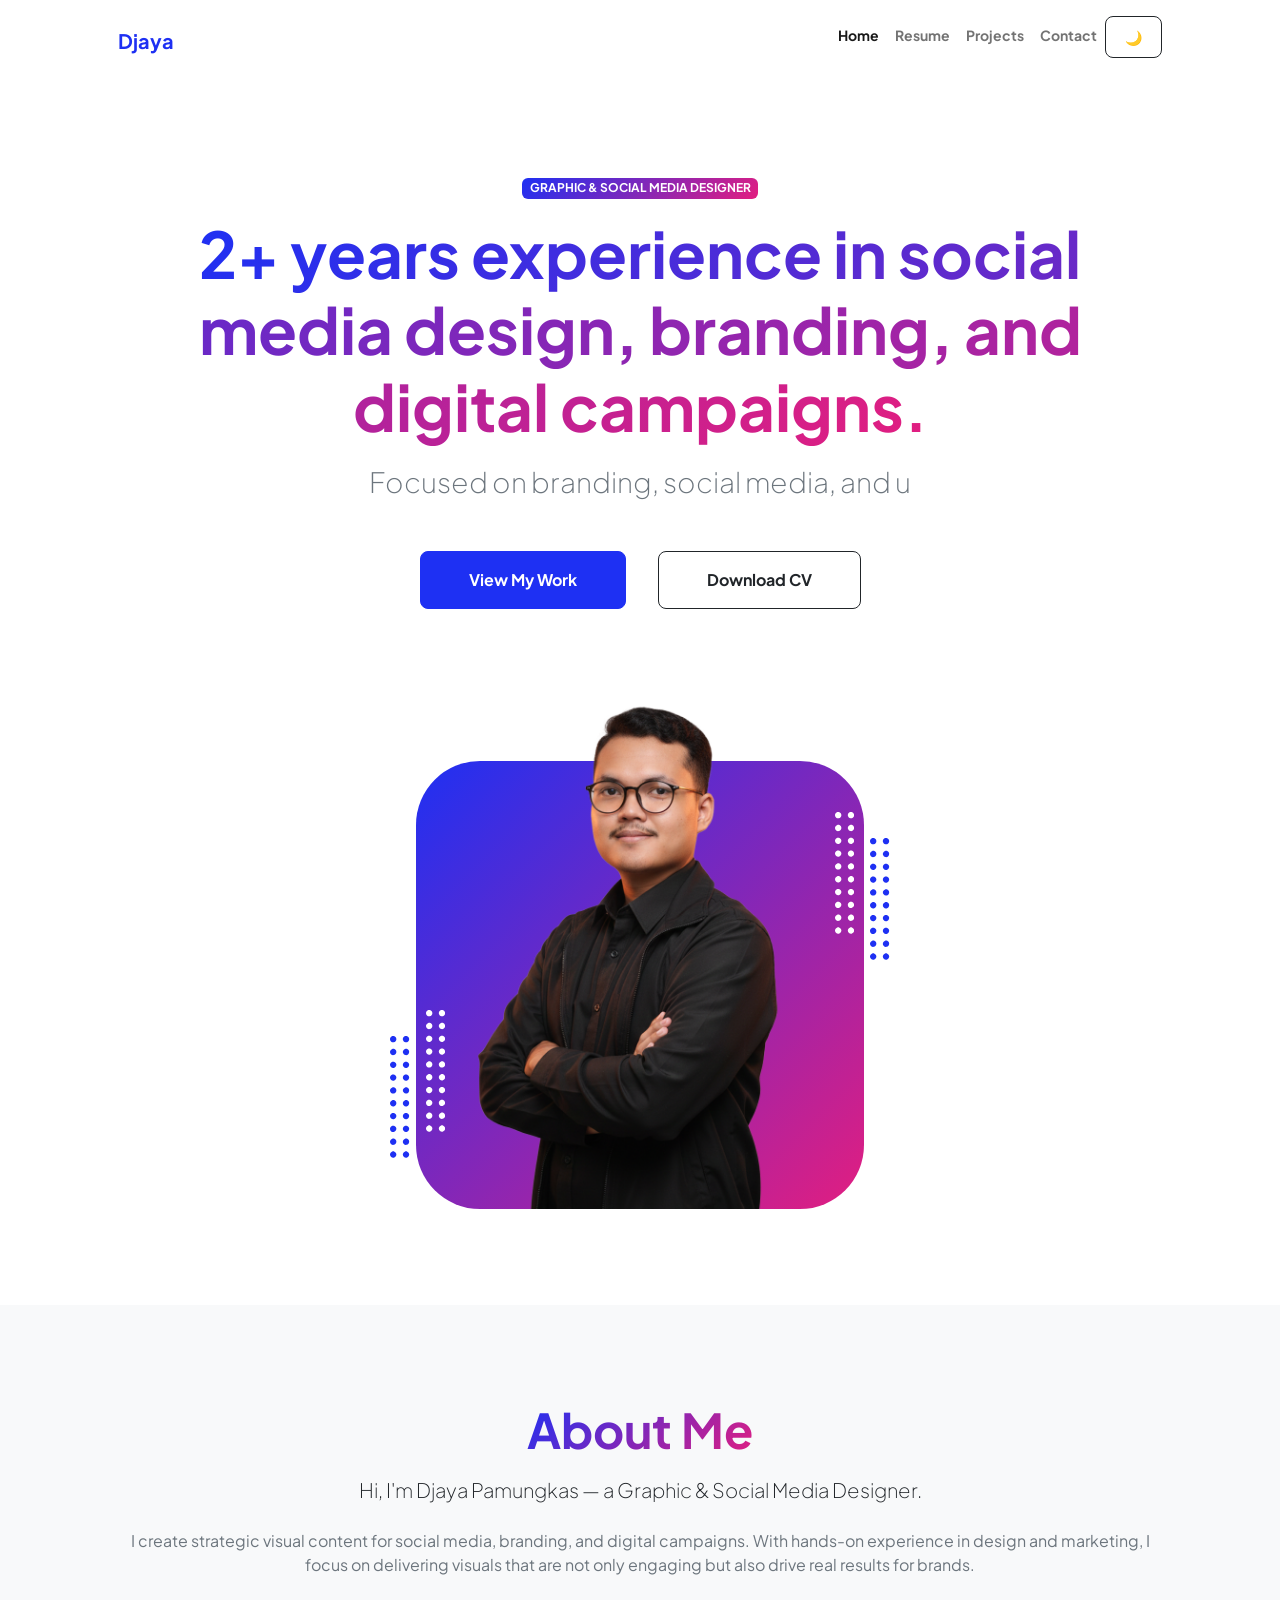
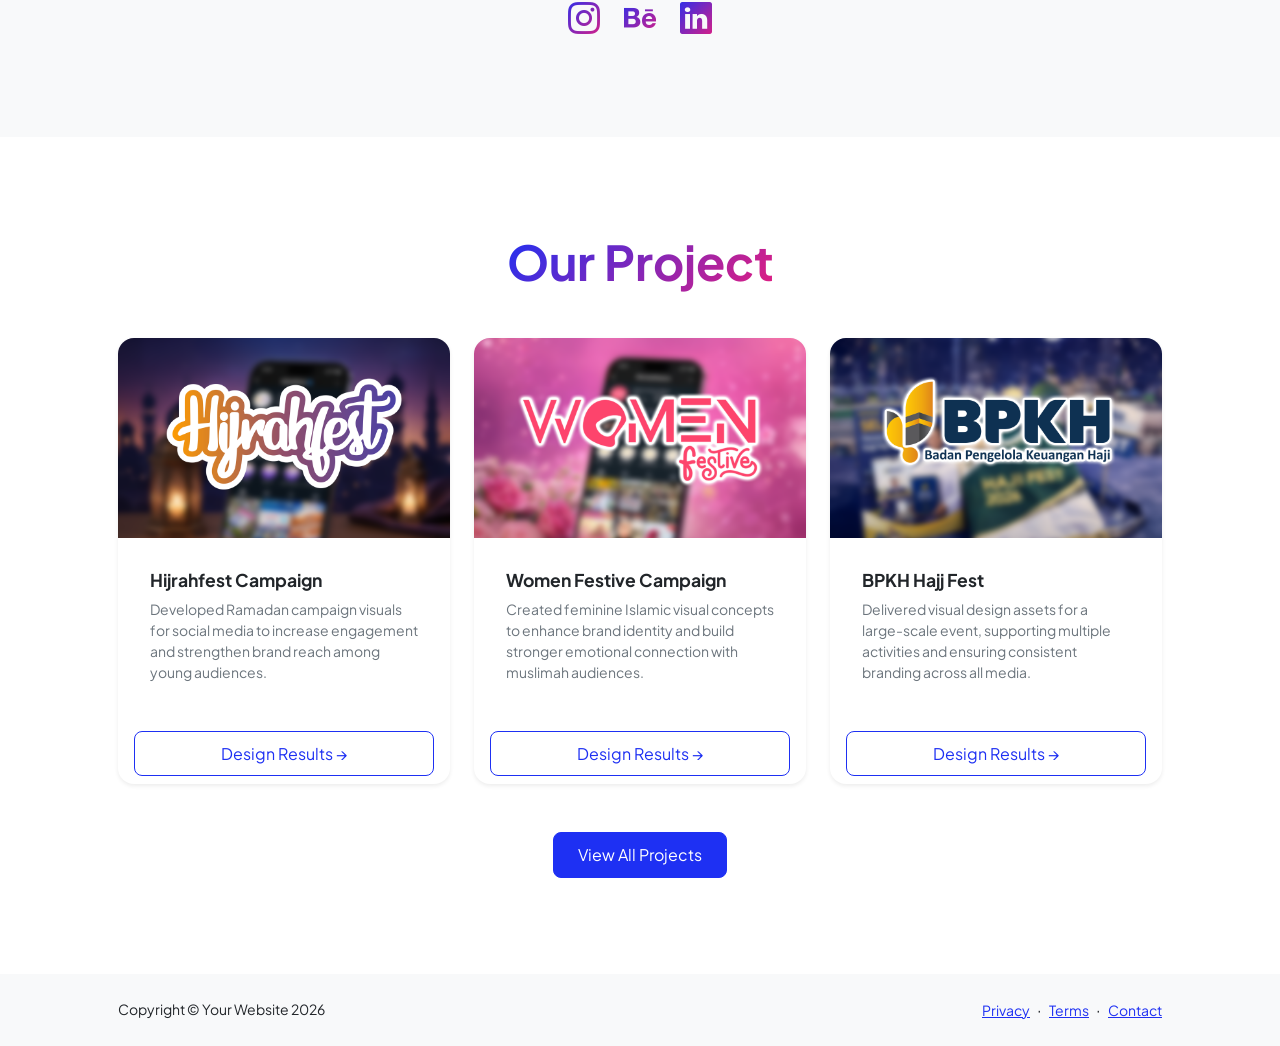
==== commit d9da8e2c: "Update index.html" ====
--- a/index.html
+++ b/index.html
@@ -29,7 +29,7 @@
             <!-- Navigation-->
             <nav class="navbar navbar-expand-lg navbar-light bg-white py-3">
                 <div class="container px-5">
-                    <a class="navbar-brand" href="index.html"><span class="fw-bolder text-primary">Curriculum Vitae</span></a>
+                    <a class="navbar-brand" href="index.html"><span class="fw-bolder text-primary">Djaya</span></a>
                     <button class="navbar-toggler" type="button" data-bs-toggle="collapse" data-bs-target="#navbarSupportedContent" aria-controls="navbarSupportedContent" aria-expanded="false" aria-label="Toggle navigation"><span class="navbar-toggler-icon"></span></button>
                     <div class="collapse navbar-collapse" id="navbarSupportedContent">
                         <ul class="navbar-nav ms-auto mb-2 mb-lg-0 small fw-bolder">
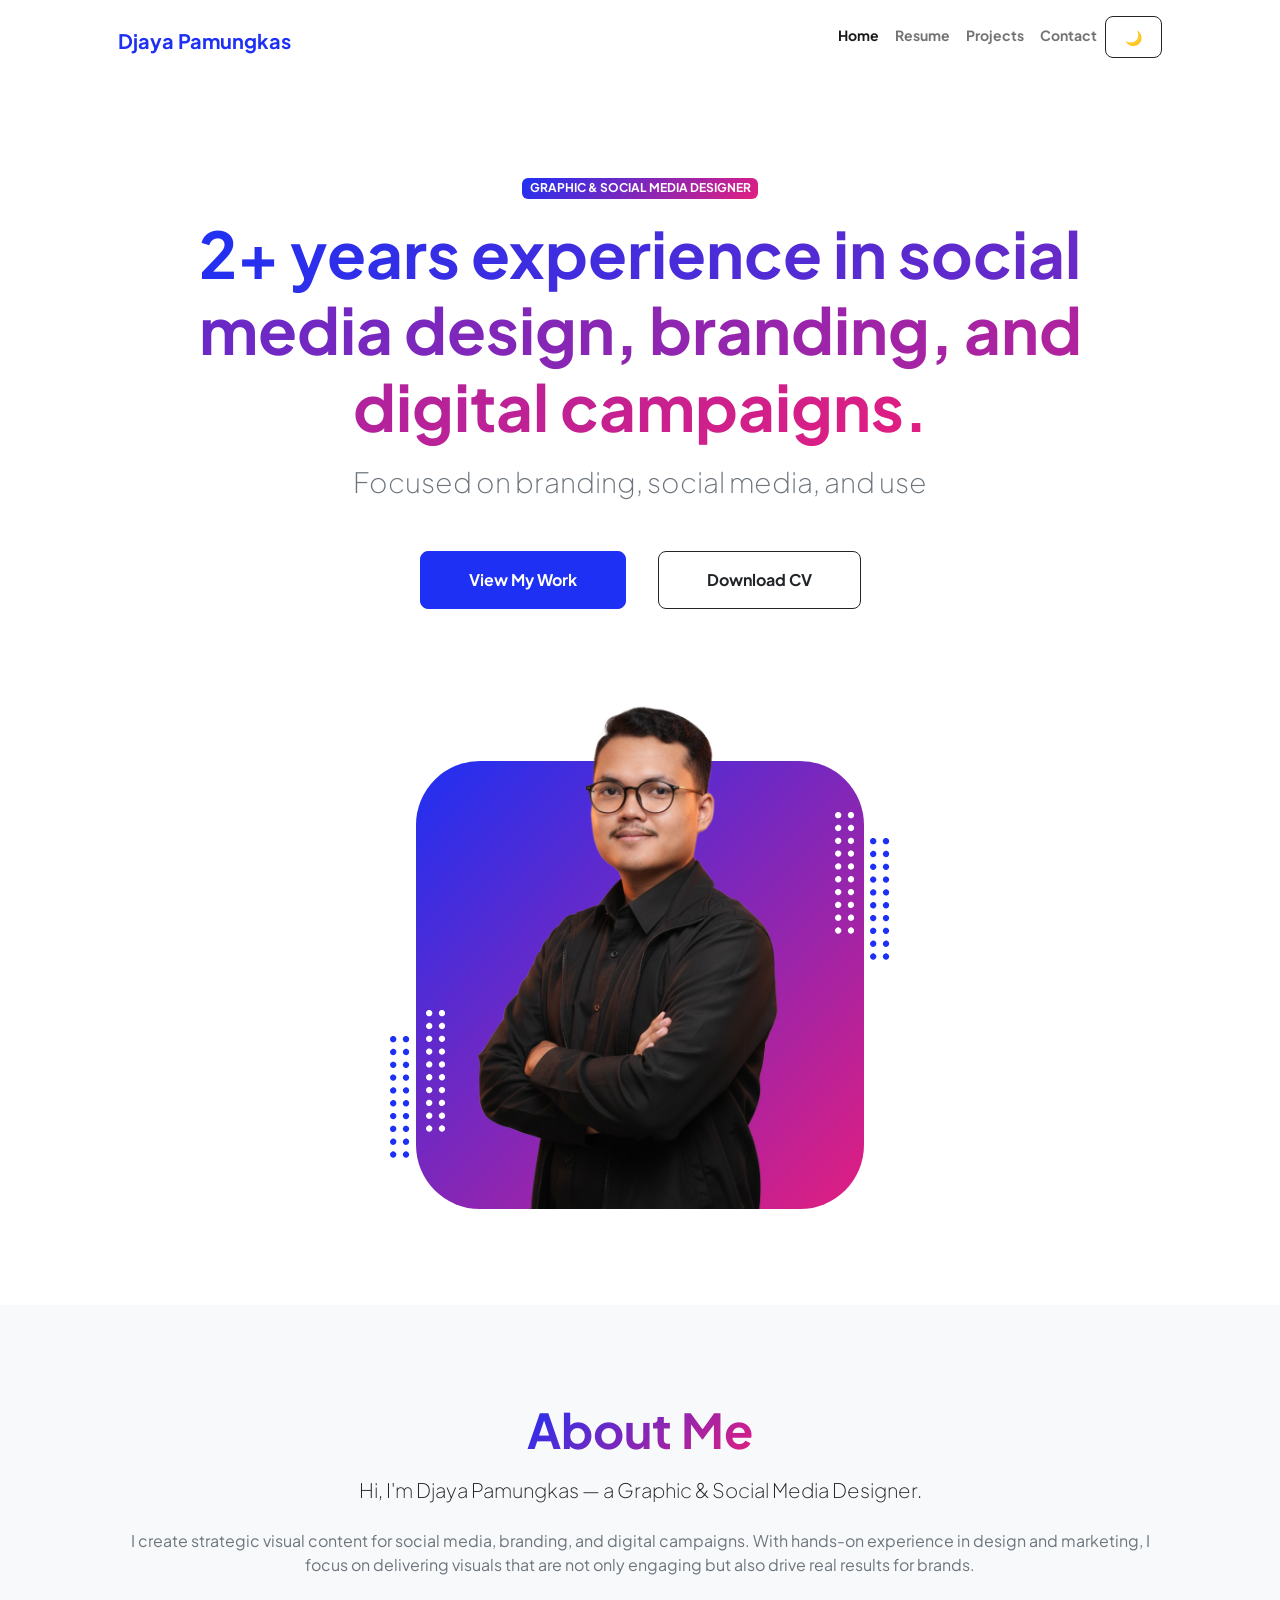
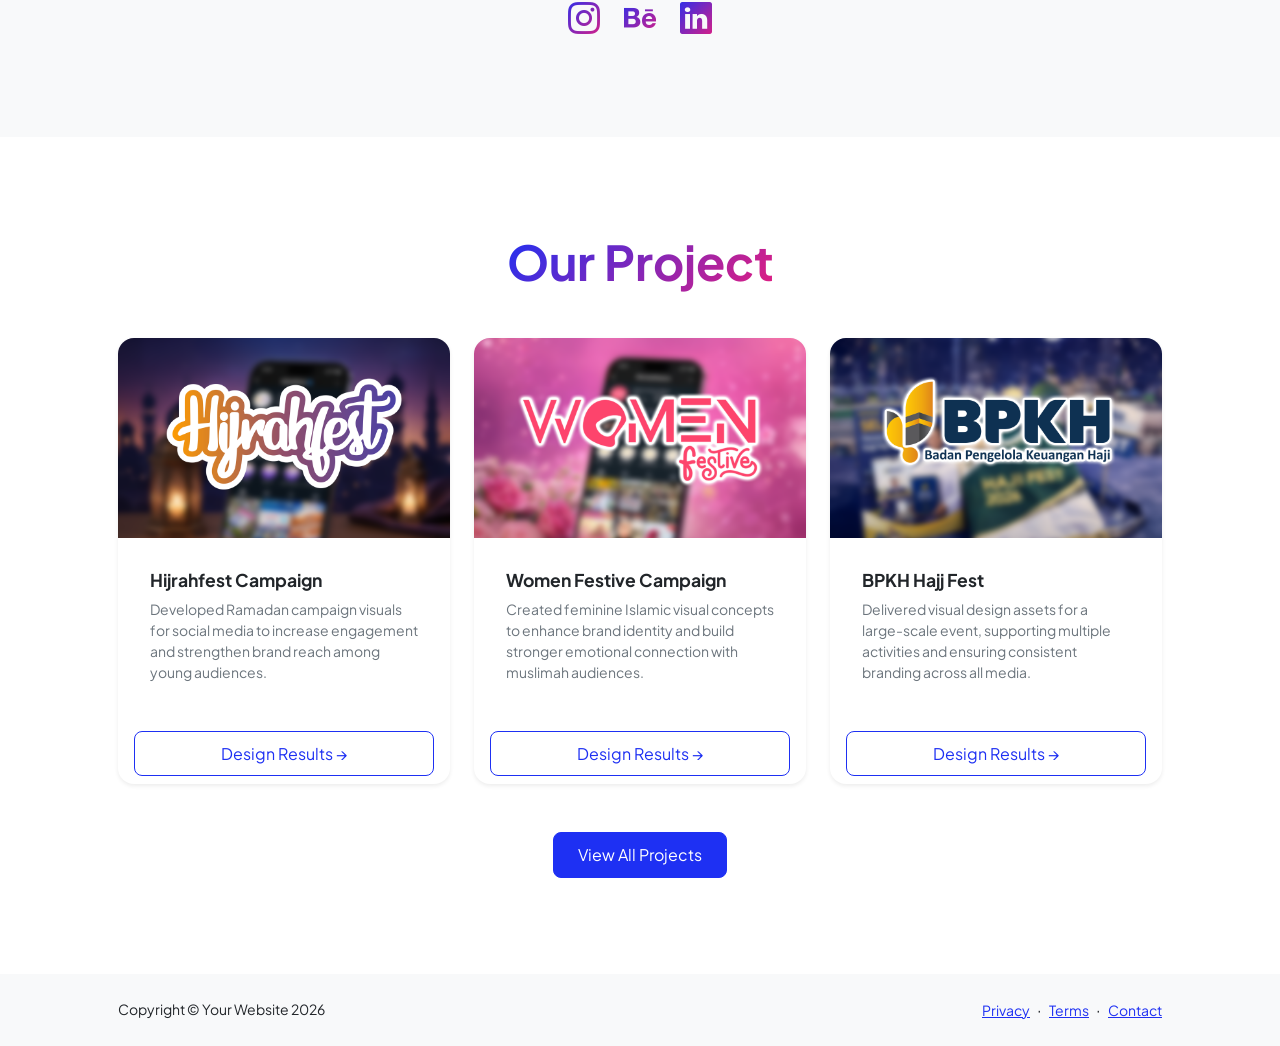
==== commit 077d660b: "Update index.html" ====
--- a/index.html
+++ b/index.html
@@ -29,7 +29,7 @@
             <!-- Navigation-->
             <nav class="navbar navbar-expand-lg navbar-light bg-white py-3">
                 <div class="container px-5">
-                    <a class="navbar-brand" href="index.html"><span class="fw-bolder text-primary">Djaya</span></a>
+                    <a class="navbar-brand" href="index.html"><span class="fw-bolder text-primary">Djaya Pamungkas</span></a>
                     <button class="navbar-toggler" type="button" data-bs-toggle="collapse" data-bs-target="#navbarSupportedContent" aria-controls="navbarSupportedContent" aria-expanded="false" aria-label="Toggle navigation"><span class="navbar-toggler-icon"></span></button>
                     <div class="collapse navbar-collapse" id="navbarSupportedContent">
                         <ul class="navbar-nav ms-auto mb-2 mb-lg-0 small fw-bolder">
